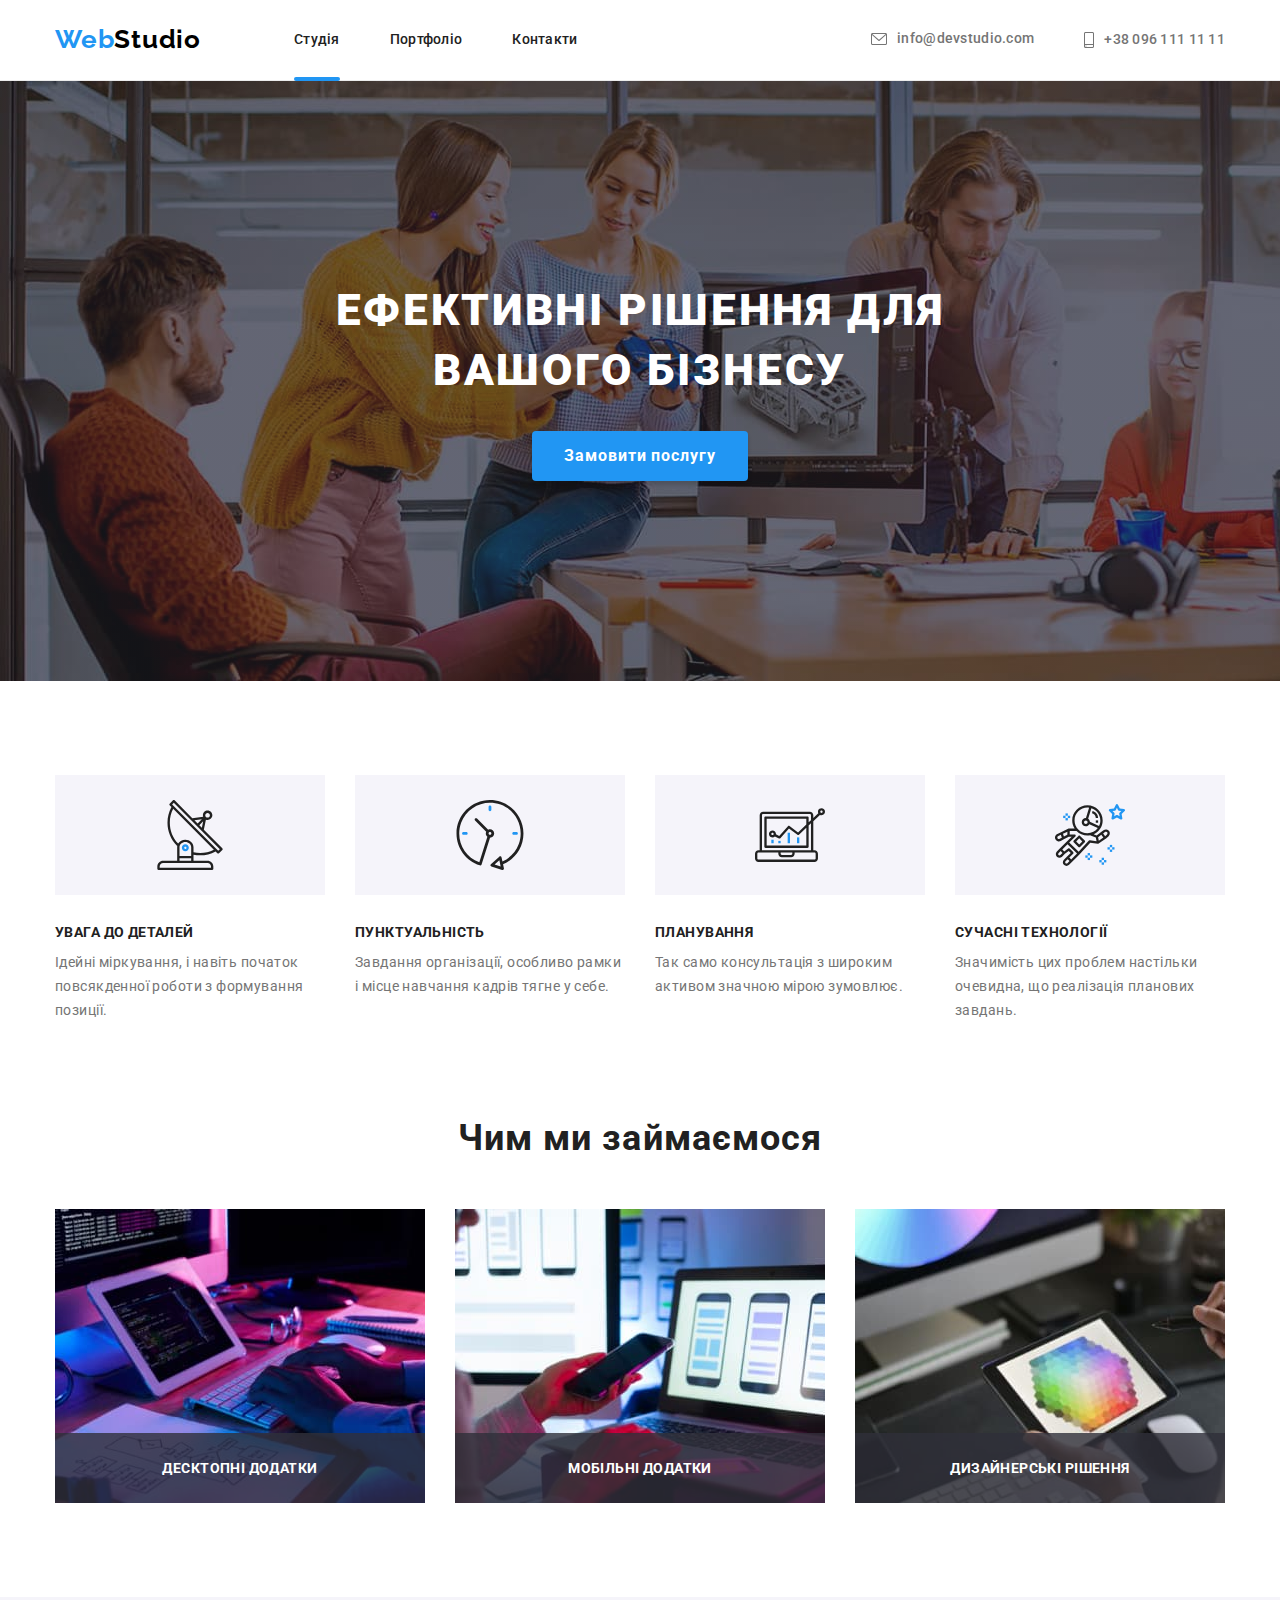
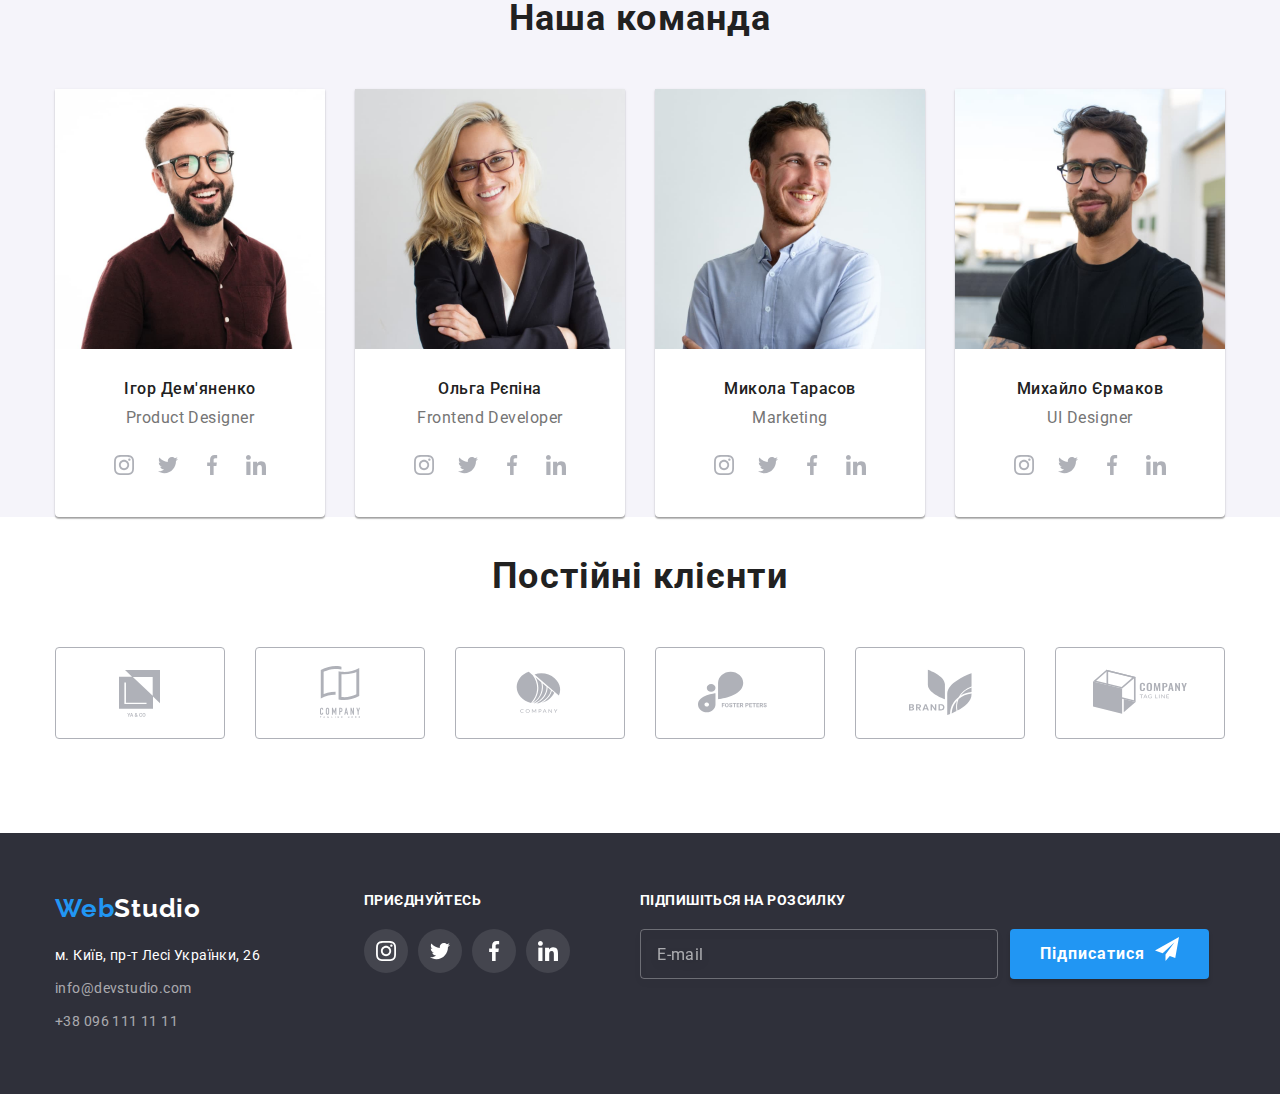
==== index.html @ 6626e51e "finished refactoring our team (bem + sass), added a new separate component _socials.scss" ====
<!DOCTYPE html>
<html lang="uk">
  <head>
    <meta charset="UTF-8" />
    <meta http-equiv="X-UA-Compatible" content="IE=edge" />
    <meta name="viewport" content="width=device-width, initial-scale=1.0" />
    <title>WebStudio Home Page</title>
    <link rel="preconnect" href="https://fonts.googleapis.com" />
    <link rel="preconnect" href="https://fonts.gstatic.com" crossorigin />
    <link
      href="https://fonts.googleapis.com/css2?family=Raleway:wght@700&family=Roboto:wght@400;500;700;900&display=swap"
      rel="stylesheet"
    />
    <link rel="stylesheet" href="./css/main.css" />
  </head>
  <body>
    <!-- Header -->
    <header class="header header--fixed">
      <div class="container">
        <nav class="main-nav">
          <a class="logo header__logo" href="./index.html" lang="en"
            >Web<span class="logo--dark">Studio</span></a
          >
          <ul class="main-nav__list">
            <li class="current-page">
              <a class="main-nav__link" href="./index.html">Студія</a>
            </li>
            <li>
              <a class="main-nav__link" href="./portfolio.html">Портфоліо</a>
            </li>
            <li><a class="main-nav__link" href="#">Контакти</a></li>
          </ul>
          <ul class="contacts-list">
            <li class="contacts-list__item">
              <a class="contacts-list__link" href="mailto:info@devstudio.com">
                <svg class="contacts-list__icon" width="16" height="12">
                  <use href="./images/svg/_sprite.svg#icon-envelope"></use>
                </svg>

                info@devstudio.com</a
              >
            </li>
            <li class="contacts-list">
              <a class="contacts-list__link" href="tel:+380961111111">
                <svg class="contacts-list__icon" width="10" height="16">
                  <use href="./images/svg/_sprite.svg#icon-smartphone"></use>
                </svg>
                +38 096 111 11 11</a
              >
            </li>
          </ul>
        </nav>
      </div>
    </header>
    <main>
      <!-- Hero -->
      <section class="hero section hero__section">
        <div class="container">
          <h1 class="hero__slogan">
            Ефективні рішення для
            <br />
            вашого бізнесу
          </h1>
          <button class="button hero__button" type="button" data-modal-open>
            Замовити послугу
          </button>
        </div>
      </section>
      <!-- Advantages -->
      <section class="section">
        <h2 class="visually-hidden">Наші переваги</h2>
        <div class="container">
          <ul class="advantages__list">
            <li
              class="advantages__item advantages__picture advantages__picture--antenna"
            >
              <h3 class="advantages__name">УВАГА ДО ДЕТАЛЕЙ</h3>
              <p class="advantages__description">
                Ідейні міркування, і навіть початок повсякденної роботи з
                формування позиції.
              </p>
            </li>
            <li
              class="advantages__item advantages__picture advantages__picture--clock"
            >
              <h3 class="advantages__name">ПУНКТУАЛЬНІСТЬ</h3>
              <p class="advantages__description">
                Завдання організації, особливо рамки і місце навчання кадрів
                тягне у себе.
              </p>
            </li>
            <li
              class="advantages__item advantages__picture advantages__picture--diagram"
            >
              <h3 class="advantages__name">ПЛАНУВАННЯ</h3>
              <p class="advantages__description">
                Так само консультація з широким активом значною мірою зумовлює.
              </p>
            </li>
            <li
              class="advantages__item advantages__picture advantages__picture--astronaut"
            >
              <h3 class="advantages__name">СУЧАСНІ ТЕХНОЛОГІЇ</h3>
              <p class="advantages__description">
                Значимість цих проблем настільки очевидна, що реалізація
                планових завдань.
              </p>
            </li>
          </ul>
        </div>
      </section>
      <!-- What we do -->
      <section class="section our-work">
        <div class="container">
          <h2 class="section__header">Чим ми займаємося</h2>
          <ul class="our-work__list">
            <li class="our-work__type">
              <a href="#">
                <div class="thumb">
                  <img
                    src="./images/what-we-do/what-we-do-1.jpg"
                    width="370"
                    height="294"
                    alt="друкуємо на клавіатурі"
                  />
                  <h3 class="our-work__description">Десктопні додатки</h3>
                </div>
              </a>
            </li>
            <li class="our-work__type">
              <a href="#">
                <div class="thumb">
                  <img
                    src="./images/what-we-do/what-we-do-2.jpg"
                    width="370"
                    height="294"
                    alt="тримаємо телефон в руках на фоні робочого лаптопу"
                  />
                  <h3 class="our-work__description">Мобільні додатки</h3>
                </div>
              </a>
            </li>
            <li class="our-work__type">
              <a href="#">
                <div class="thumb">
                  <img
                    src="./images/what-we-do/what-we-do-3.jpg"
                    width="370"
                    height="294"
                    alt="вибираємо колір з палітри кольорів за допомогою планшету"
                  />
                  <h3 class="our-work__description">Дизайнерські рішення</h3>
                </div>
              </a>
            </li>
          </ul>
        </div>
      </section>
      <!-- Our team -->
      <section class="section__our-team">
        <div class="container">
          <h2 class="section__header our-team__header">Наша команда</h2>
          <ul class="our-team">
            <li class="our-team__member">
              <div class="thumb">
                <img
                  class="our-team__portrait"
                  src="./images/our-team/our-team-1.jpg"
                  width="270"
                  height="260"
                  alt="Ігор Дем'яненко портрет"
                />
              </div>
              <h3 class="our-team__name">Ігор Дем'яненко</h3>
              <p class="our-team__rank" lang="en">Product Designer</p>
              <ul class="socials">
                <li class="socials__item">
                  <a class="socials__link socials__link--light" href="">
                    <svg height="20" width="20" class="social__icon">
                      <use href="./images/svg/_sprite.svg#icon-instagram"></use>
                    </svg>
                  </a>
                </li>
                <li class="socials__item">
                  <a class="socials__link socials__link--light" href="">
                    <svg height="20" width="20" class="social__icon">
                      <use href="./images/svg/_sprite.svg#icon-twitter"></use>
                    </svg>
                  </a>
                </li>
                <li class="socials__item">
                  <a class="socials__link socials__link--light" href="">
                    <svg height="20" width="20" class="social__icon">
                      <use href="./images/svg/_sprite.svg#icon-facebook"></use>
                    </svg>
                  </a>
                </li>
                <li class="socials__item">
                  <a class="socials__link socials__link--light" href="">
                    <svg height="20" width="20" class="social__icon">
                      <use href="./images/svg/_sprite.svg#icon-linkedin"></use>
                    </svg>
                  </a>
                </li>
              </ul>
            </li>
            <li class="our-team__member">
              <div class="thumb">
                <img
                  class="our-team__portrait"
                  src="./images/our-team/our-team-2.jpg"
                  width="270"
                  height="260"
                  alt="Ольга Рєпіна портрет"
                />
              </div>
              <h3 class="our-team__name">Ольга Рєпіна</h3>
              <p class="our-team__rank" lang="en">Frontend Developer</p>
              <ul class="socials">
                <li class="socials__item">
                  <a class="socials__link socials__link--light" href="">
                    <svg height="20" width="20" class="social__icon">
                      <use href="./images/svg/_sprite.svg#icon-instagram"></use>
                    </svg>
                  </a>
                </li>
                <li class="socials__item">
                  <a class="socials__link socials__link--light" href="">
                    <svg height="20" width="20" class="social__icon">
                      <use href="./images/svg/_sprite.svg#icon-twitter"></use>
                    </svg>
                  </a>
                </li>
                <li class="socials__item">
                  <a class="socials__link socials__link--light" href="">
                    <svg height="20" width="20" class="social__icon">
                      <use href="./images/svg/_sprite.svg#icon-facebook"></use>
                    </svg>
                  </a>
                </li>
                <li class="socials__item">
                  <a class="socials__link socials__link--light" href="">
                    <svg height="20" width="20" class="social__icon">
                      <use href="./images/svg/_sprite.svg#icon-linkedin"></use>
                    </svg>
                  </a>
                </li>
              </ul>
            </li>
            <li class="our-team__member">
              <div class="thumb">
                <img
                  class="our-team__portrait"
                  src="./images/our-team/our-team-3.jpg"
                  width="270"
                  height="260"
                  alt="Микола Тарасов портрет"
                />
              </div>
              <h3 class="our-team__name">Микола Тарасов</h3>
              <p class="our-team__rank" lang="en">Marketing</p>
              <ul class="socials">
                <li class="socials__item">
                  <a class="socials__link socials__link--light" href="">
                    <svg height="20" width="20" class="social__icon">
                      <use href="./images/svg/_sprite.svg#icon-instagram"></use>
                    </svg>
                  </a>
                </li>
                <li class="socials__item">
                  <a class="socials__link socials__link--light" href="">
                    <svg height="20" width="20" class="social__icon">
                      <use href="./images/svg/_sprite.svg#icon-twitter"></use>
                    </svg>
                  </a>
                </li>
                <li class="socials__item">
                  <a class="socials__link socials__link--light" href="">
                    <svg height="20" width="20" class="social__icon">
                      <use href="./images/svg/_sprite.svg#icon-facebook"></use>
                    </svg>
                  </a>
                </li>
                <li class="socials__item">
                  <a class="socials__link socials__link--light" href="">
                    <svg height="20" width="20" class="social__icon">
                      <use href="./images/svg/_sprite.svg#icon-linkedin"></use>
                    </svg>
                  </a>
                </li>
              </ul>
            </li>
            <li class="our-team__member">
              <div class="thumb">
                <img
                  class="our-team__portrait"
                  src="./images/our-team/our-team-4.jpg"
                  width="270"
                  height="260"
                  alt="Михайло Єрмаков портрет"
                />
              </div>
              <h3 class="our-team__name">Михайло Єрмаков</h3>
              <p class="our-team__rank" lang="en">UI Designer</p>
              <ul class="socials">
                <li class="socials__item">
                  <a class="socials__link socials__link--light" href="">
                    <svg height="20" width="20" class="social__icon">
                      <use href="./images/svg/_sprite.svg#icon-instagram"></use>
                    </svg>
                  </a>
                </li>
                <li class="socials__item">
                  <a class="socials__link socials__link--light" href="">
                    <svg height="20" width="20" class="social__icon">
                      <use href="./images/svg/_sprite.svg#icon-twitter"></use>
                    </svg>
                  </a>
                </li>
                <li class="socials__item">
                  <a class="socials__link socials__link--light" href="">
                    <svg height="20" width="20" class="social__icon">
                      <use href="./images/svg/_sprite.svg#icon-facebook"></use>
                    </svg>
                  </a>
                </li>
                <li class="socials__item">
                  <a class="socials__link socials__link--light" href="">
                    <svg height="20" width="20" class="social__icon">
                      <use href="./images/svg/_sprite.svg#icon-linkedin"></use>
                    </svg>
                  </a>
                </li>
              </ul>
            </li>
          </ul>
        </div>
      </section>
      <!-- Our clients -->
      <section class="section our__clients">
        <div class="container">
          <h2 class="section__header">Постійні клієнти</h2>
          <ul class="clients__list">
            <li class="clients__list__item">
              <a class="clients__list__link" href="">
                <svg class="clients__list__icon" width="106" height="60">
                  <use href="./images/svg/_sprite.svg#icon-clients-01"></use>
                </svg>
              </a>
            </li>
            <li class="clients__list__item">
              <a class="clients__list__link" href="">
                <svg class="clients__list__icon" width="106" height="60">
                  <use href="./images/svg/_sprite.svg#icon-clients-02"></use>
                </svg>
              </a>
            </li>
            <li class="clients__list__item">
              <a class="clients__list__link" href="">
                <svg class="clients__list__icon" width="106" height="60">
                  <use href="./images/svg/_sprite.svg#icon-clients-03"></use>
                </svg>
              </a>
            </li>
            <li class="clients__list__item">
              <a class="clients__list__link" href="">
                <svg class="clients__list__icon" width="106" height="60">
                  <use href="./images/svg/_sprite.svg#icon-clients-04"></use>
                </svg>
              </a>
            </li>
            <li class="clients__list__item">
              <a class="clients__list__link" href="">
                <svg class="clients__list__icon" width="106" height="60">
                  <use href="./images/svg/_sprite.svg#icon-clients-05"></use>
                </svg>
              </a>
            </li>
            <li class="clients__list__item">
              <a class="clients__list__link" href="">
                <svg class="clients__list__icon" width="106" height="60">
                  <use href="./images/svg/_sprite.svg#icon-clients-06"></use>
                </svg>
              </a>
            </li>
          </ul>
        </div>
      </section>
    </main>
    <!-- Footer -->
    <footer class="footer">
      <div class="container">
        <div>
          <a class="logo footer__logo" href="./index.html" lang="en"
            >Web<span class="logo--light">Studio</span></a
          >
          <address class="address">
            <ul class="footer__address__list">
              <li>
                <p class="footer__address">м. Київ, пр-т Лесі Українки, 26</p>
              </li>
              <li>
                <a class="footer__contacts" href="mailto:info@devstudio.com"
                  >info@devstudio.com</a
                >
              </li>
              <li>
                <a class="footer__contacts" href="tel:+380961111111"
                  >+38 096 111 11 11</a
                >
              </li>
            </ul>
          </address>
        </div>
        <div>
          <p class="footer__join__us">приєднуйтесь</p>
          <ul class="socials footer__socials">
            <li class="socials__item">
              <a class="socials__link socials__link--dark" href="">
                <svg height="20" width="20" class="social__icon">
                  <use href="./images/svg/_sprite.svg#icon-instagram"></use>
                </svg>
              </a>
            </li>
            <li class="socials__item">
              <a class="socials__link socials__link--dark" href="">
                <svg height="20" width="20" class="social__icon">
                  <use href="./images/svg/_sprite.svg#icon-twitter"></use>
                </svg>
              </a>
            </li>
            <li class="socials__item">
              <a class="socials__link socials__link--dark" href="">
                <svg height="20" width="20" class="social__icon">
                  <use href="./images/svg/_sprite.svg#icon-facebook"></use>
                </svg>
              </a>
            </li>
            <li class="socials__item">
              <a class="socials__link socials__link--dark" href="">
                <svg height="20" width="20" class="social__icon">
                  <use href="./images/svg/_sprite.svg#icon-linkedin"></use>
                </svg>
              </a>
            </li>
          </ul>
        </div>
        <form class="footer__form">
          <label class="footer__form__label" for="subscribe__email"
            >Підпишіться на розсилку</label
          >
          <div>
            <input
              type="text"
              class="footer__form__input"
              id="subscribe__email"
              placeholder="E-mail"
              name="subscribe-email"
            />
            <button class="button footer__form__button" type="submit">
              Підписатися
              <span class="footer__form__button__icon">
                <svg height="24" width="24">
                  <use href="./images/svg/_sprite.svg#icon-send"></use>
                </svg>
              </span>
            </button>
          </div>
        </form>
      </div>
    </footer>
    <!-- Modal -->
    <div class="backdrop is-hidden" data-modal>
      <div class="modal">
        <button type="button" class="close__button" data-modal-close>
          <svg width="18" height="18">
            <use href="./images/svg/_sprite.svg#icon-closeX"></use>
          </svg>
        </button>
        <p class="modal__form__slogan">
          Залиште свої дані, ми вам передзвонимо
        </p>
        <form class="modal__form">
          <label class="modal__form__label">
            <span class="modal__form__label__tag"> Ім'я </span>
            <input
              class="modal__form__input"
              type="text"
              name="subscribe-user-name"
            />
            <svg class="modal__form__input__icon" width="18" height="18">
              <use href="./images/svg/_sprite.svg#icon-person"></use>
            </svg>
          </label>
          <label class="modal__form__label">
            <span class="modal__form__label__tag"> Телефон </span>
            <input
              class="modal__form__input"
              type="tel"
              name="subscribe-user-phone"
            />
            <svg class="modal__form__input__icon" width="18" height="18">
              <use href="./images/svg/_sprite.svg#icon-phone"></use>
            </svg>
          </label>
          <label class="modal__form__label">
            <span class="modal__form__label__tag"> Пошта </span>
            <input
              class="modal__form__input"
              type="email"
              name="subscribe-user-email"
            />
            <svg class="modal__form__input__icon" width="18" height="18">
              <use href="./images/svg/_sprite.svg#icon-mail"></use>
            </svg>
          </label>
          <label class="modal__form__label" for="modal__comments">
            <span class="modal__form__label__tag"> Коментар </span>
            <textarea
              class="modal__form__textarea"
              name=""
              id="modal__comments"
              placeholder="Введіть текст"
            ></textarea>
          </label>
          <label class="modal__form__policy" for="policy">
            <input
              type="checkbox"
              name="agree-policy"
              id="policy"
              class="modal__form__policy__original__checkbox visually-hidden"
            />
            <span class="modal__form__policy__custom__checkbox">
              <svg width="13" height="10">
                <use href="./images/svg/_sprite.svg#icon-check"></use>
              </svg>
            </span>
            <p class="modal__form__policy__text">
              Погоджуюся з розсилкою та приймаю
              <a class="modal__form__policy__link" href="">Умови договору</a>
            </p>
          </label>
          <button class="button modal__form__submit__button" type="submit">
            Відправити
          </button>
        </form>
      </div>
    </div>
    <script src="./scripts/header-size.js"></script>
    <script src="./scripts/modal.js"></script>
  </body>
</html>
---- css/main.css ----
*,
::before,
::after {
  box-sizing: border-box;
}

html {
  line-height: 1.15; /* 1 */
  -webkit-text-size-adjust: 100%; /* 2 */
  -moz-tab-size: 4; /* 3 */
  -o-tab-size: 4;
     tab-size: 4; /* 3 */
}

body {
  margin: 0; /* 1 */
  font-family: system-ui, -apple-system, "Segoe UI", Roboto, Helvetica, Arial, sans-serif, "Apple Color Emoji", "Segoe UI Emoji"; /* 2 */
}

hr {
  height: 0; /* 1 */
  color: inherit; /* 2 */
}

abbr[title] {
  -webkit-text-decoration: underline dotted;
          text-decoration: underline dotted;
}

b,
strong {
  font-weight: bolder;
}

code,
kbd,
samp,
pre {
  font-family: ui-monospace, SFMono-Regular, Consolas, "Liberation Mono", Menlo, monospace; /* 1 */
  font-size: 1em; /* 2 */
}

small {
  font-size: 80%;
}

sub,
sup {
  font-size: 75%;
  line-height: 0;
  position: relative;
  vertical-align: baseline;
}

sub {
  bottom: -0.25em;
}

sup {
  top: -0.5em;
}

table {
  text-indent: 0; /* 1 */
  border-color: inherit; /* 2 */
}

button,
input,
optgroup,
select,
textarea {
  font-family: inherit; /* 1 */
  font-size: 100%; /* 1 */
  line-height: 1.15; /* 1 */
  margin: 0; /* 2 */
}

button,
select {
  text-transform: none;
}

button,
[type=button],
[type=reset],
[type=submit] {
  -webkit-appearance: button;
  -moz-appearance: button;
       appearance: button;
}

::-moz-focus-inner {
  border-style: none;
  padding: 0;
}

:-moz-focusring {
  outline: 1px dotted ButtonText;
}

:-moz-ui-invalid {
  box-shadow: none;
}

legend {
  padding: 0;
}

progress {
  vertical-align: baseline;
}

::-webkit-inner-spin-button,
::-webkit-outer-spin-button {
  height: auto;
}

[type=search] {
  -moz-appearance: textfield;
       appearance: textfield;
  -webkit-appearance: textfield; /* 1 */
  outline-offset: -2px; /* 2 */
}

::-webkit-search-decoration {
  -webkit-appearance: none;
  appearance: none;
}

::-webkit-file-upload-button {
  -webkit-appearance: button; /* 1 */
  appearance: button;
  font: inherit; /* 2 */
}

summary {
  display: list-item;
}

html {
  box-sizing: border-box;
}

*,
*::before,
*::after {
  box-sizing: inherit;
}

img {
  display: block;
  max-width: 100%;
  height: auto;
}

h1,
h2,
h3,
h4,
h5,
h6,
p {
  margin: 0;
}

body {
  font-family: "Roboto", sans-serif;
  color: var(--main-text-black-color);
}

a {
  text-decoration: none;
}

ul {
  list-style: none;
  padding: 0;
  margin: 0;
}

button {
  cursor: pointer;
  font-family: inherit;
  border: none;
}

:root {
  --accent-color: #2196f3;
  --main-text-black-color: #212121;
  --main-white-color: #ffffff;
  --main-grey-color: #757575;
  --dark-background-color: #2f303a;
  --button-filter-background-color: #f5f4fa;
  --footer-text-semi-transparent-color: rgba(255, 255, 255, 0.6);
  --grey-icons-color: #afb1b8;
  --bezier: cubic-bezier(0.4, 0, 0.2, 1);
}

.visually-hidden {
  position: absolute;
  width: 1px;
  height: 1px;
  margin: -1px;
  padding: 0;
  overflow: hidden;
  border: 0;
  clip: rect(0 0 0 0);
}

.container {
  width: 1200px;
  margin: 0 auto;
  padding-left: 15px;
  padding-right: 15px;
}

.section {
  padding-top: 94px;
  padding-bottom: 94px;
}

.current-page::after {
  content: "";
  display: block;
  width: 100%;
  height: 4px;
  background-color: var(--accent-color);
  border-radius: 2px;
  z-index: 15;
  position: absolute;
  bottom: -1px;
}

.section__header {
  font-size: 36px;
  line-height: 1.17;
  text-align: center;
  letter-spacing: 0.03em;
}

.thumb {
  position: relative;
  overflow: hidden;
}

.logo {
  font-family: "raleway", sans-serif;
  text-decoration: none;
  font-weight: 700;
  font-size: 26px;
  line-height: 1.2;
  letter-spacing: 0.03em;
  color: var(--accent-color);
  line-height: 31px;
}
.logo--light {
  color: var(--main-white-color);
}
.logo--dark {
  color: #000000;
}

.button {
  display: flex;
  font-weight: 700;
  letter-spacing: 0.06em;
  line-height: 1.88;
  padding-top: 10px;
  padding-bottom: 10px;
  border-radius: 4px;
  color: var(--main-white-color);
  background-color: var(--accent-color);
  box-shadow: 0px 4px 4px rgba(0, 0, 0, 0.15);
}

.socials {
  display: flex;
  margin-top: 16px;
  justify-content: center;
}

.social__icon {
  fill: currentColor;
}

.socials__link {
  display: flex;
  justify-content: center;
  align-items: center;
  width: 44px;
  height: 44px;
  border-radius: 50%;
  transition: color 250ms var(--bezier), background-color 250ms var(--bezier), outline 250ms var(--bezier);
}

.socials__link--light {
  background-color: none;
  color: var(--grey-icons-color);
}
.socials__link--light:hover, .socials__link--light:focus {
  background-color: var(--accent-color);
  color: var(--main-white-color);
  outline: none;
}

.socials__link--dark {
  color: var(--main-white-color);
  background-color: rgba(255, 255, 255, 0.1);
}
.socials__link--dark:hover, .socials__link--dark:focus {
  background-color: var(--accent-color);
  color: var(--main-white-color);
  outline: none;
}

.header {
  border-bottom: 1px solid #ececec;
  background-color: white;
}
.header--fixed {
  max-width: 1600px;
  margin-left: auto;
  margin-right: auto;
  position: fixed;
  top: 0;
  left: 0;
  right: 0;
  z-index: 10;
}

.header__logo {
  margin-right: 93px;
}

.main-nav {
  display: flex;
  align-items: center;
}

.main-nav__list {
  display: flex;
  gap: 50px;
  margin-right: auto;
}
.main-nav__list li {
  position: relative;
}

.main-nav__link {
  padding-top: 32px;
  padding-bottom: 32px;
  display: block;
  font-weight: 500;
  font-size: 14px;
  line-height: 1.14;
  letter-spacing: 0.02em;
  color: var(--main-text-black-color);
  transition: color 250ms var(--bezier);
}
.main-nav__link:hover, .main-nav__link:focus {
  color: var(--accent-color);
}

.contacts-list {
  display: flex;
  gap: 50px;
  align-items: center;
}

.contacts-list__link {
  display: inline-flex;
  align-items: center;
  font-weight: 500;
  font-size: 14px;
  line-height: 1.14;
  letter-spacing: 0.02em;
  color: var(--main-grey-color);
  transition: color 250ms var(--bezier);
}
.contacts-list__link:hover, .contacts-list__link:focus {
  color: var(--accent-color);
}

.contacts-list__icon {
  margin-right: 10px;
  fill: currentColor;
}

.hero {
  padding-top: 200px;
  padding-bottom: 200px;
  background-color: var(--dark-background-color);
  color: var(--accent-color);
  background-image: linear-gradient(rgba(47, 48, 58, 0.4), rgba(47, 48, 58, 0.4)), url(../images/hero.jpg);
  background-repeat: no-repeat;
  background-size: cover;
}

.hero__section {
  min-height: 600px;
  max-width: 1600px;
  margin-left: auto;
  margin-right: auto;
}

.hero__slogan {
  font-family: "Roboto", sans-serif;
  font-weight: 900;
  font-size: 44px;
  line-height: 1.36;
  text-align: center;
  letter-spacing: 0.06em;
  text-transform: uppercase;
  color: var(--main-white-color);
  margin-bottom: 30px;
}

.hero__button {
  padding: 10px 32px;
  margin-left: auto;
  margin-right: auto;
}

.advantages__list {
  display: flex;
  gap: 30px;
}

.advantages__item {
  width: calc((100% - 90px) / 3);
}

.advantages__name {
  margin-bottom: 10px;
  display: block;
  font-size: 14px;
  line-height: 1.14;
  letter-spacing: 0.03em;
  text-transform: uppercase;
}

.advantages__description {
  font-size: 14px;
  line-height: 1.71;
  letter-spacing: 0.03em;
  color: var(--main-grey-color);
}

.advantages__picture::before {
  content: "";
  display: block;
  height: 120px;
  background-color: #f5f4fa;
  margin-bottom: 30px;
  background-repeat: no-repeat;
  background-position: center;
  background-size: 26%;
}

.advantages__picture--antenna::before {
  background-image: url(../images/svg/features-antenna.svg);
}

.advantages__picture--clock::before {
  background-image: url(../images/svg/features-clock.svg);
}

.advantages__picture--diagram::before {
  background-image: url(../images/svg/features-diagram.svg);
}

.advantages__picture--astronaut::before {
  background-image: url(../images/svg/features-astronaut.svg);
}

.our-work {
  padding-top: 0;
}

.our-work__list {
  margin-top: 50px;
  display: flex;
  gap: 30px;
}

.our-work__description {
  position: absolute;
  bottom: 0;
  display: flex;
  align-items: center;
  justify-content: center;
  height: 70px;
  width: 100%;
  font-size: 14px;
  text-align: center;
  letter-spacing: 0.03em;
  text-transform: uppercase;
  color: var(--main-white-color);
  background-color: rgba(47, 48, 58, 0.8);
}

.section__our-team {
  background: var(--button-filter-background-color);
}

.our-team__header {
  margin-bottom: 50px;
}

.our-team {
  display: flex;
  gap: 30px;
}

.our-team__member {
  padding-bottom: 30px;
  background: #ffffff;
  box-shadow: 0px 1px 3px rgba(0, 0, 0, 0.12), 0px 1px 1px rgba(0, 0, 0, 0.14), 0px 2px 1px rgba(0, 0, 0, 0.2);
  border-radius: 0px 0px 4px 4px;
  text-align: center;
}

.our-team__portrait {
  margin-bottom: 30px;
}

.our-team__name {
  font-weight: 500;
  font-size: 16px;
  line-height: 1.19;
  letter-spacing: 0.03em;
  margin-bottom: 10px;
}

.our-team__rank {
  font-size: 16px;
  line-height: 1.19;
  letter-spacing: 0.03em;
  color: var(--main-grey-color);
}

.our__clients.section {
  padding-top: 38px;
}

.clients__list {
  margin-top: 50px;
  display: flex;
  gap: 30px;
}

.clients__list__link {
  display: flex;
  color: var(--grey-icons-color);
  border: 1px solid currentColor;
  border-radius: 4px;
  width: 170px;
  height: 92px;
  justify-content: center;
  align-items: center;
  transition: color 250ms var(--bezier);
}

.clients__list__link:hover,
.clients__list__link:focus {
  color: var(--accent-color);
}

.clients__list__icon {
  fill: currentColor;
}

.backdrop {
  position: fixed;
  top: 0;
  width: 100%;
  height: 100%;
  display: flex;
  z-index: 20;
  background-color: rgba(0, 0, 0, 0.2);
  justify-content: center;
  align-items: center;
  opacity: 1;
  transition: opacity 250ms var(--bezier);
}

.modal {
  width: 528px;
  height: 581px;
  background-color: var(--main-white-color);
  box-shadow: 0px 1px 3px rgba(0, 0, 0, 0.12), 0px 1px 1px rgba(0, 0, 0, 0.14), 0px 2px 1px rgba(0, 0, 0, 0.2);
  border-radius: 4px;
  position: relative;
  transform: scale(1);
  transition: transform 250ms var(--bezier) 100ms;
  padding: 40px;
}

.close__button {
  position: absolute;
  right: 8px;
  top: 8px;
  display: inline-flex;
  justify-content: center;
  align-items: center;
  padding: 6px;
  border: 1px solid rgba(0, 0, 0, 0.1);
  background-color: var(--main-white-color);
  border-radius: 50%;
}

.is-hidden {
  opacity: 0;
  pointer-events: none;
}

.is-hidden .modal {
  transform: scale(0.8);
  transition: transform 250ms var(--bezier);
}

.modal__form__slogan {
  font-weight: 700;
  font-size: 20px;
  line-height: 1.15;
  text-align: center;
  letter-spacing: 0.03em;
  margin-bottom: 12px;
}

.modal__form__label {
  display: block;
  margin-bottom: 10px;
  position: relative;
}

.modal__form__label__tag {
  display: block;
  font-size: 12px;
  line-height: 1.17;
  letter-spacing: 0.01em;
  color: var(--main-grey-color);
}

.modal__form__input {
  height: 40px;
  width: 100%;
  display: flex;
  align-items: center;
  border: 1px solid rgba(33, 33, 33, 0.2);
  border-radius: 4px;
  padding-left: 42px;
  margin-top: 4px;
  transition: outline 250ms var(--bezier), border-color 250ms var(--bezier);
}

.modal__form__input:focus-visible {
  border-color: var(--accent-color);
  outline: none;
}

.modal__form__input__icon {
  fill: currentColor;
  position: absolute;
  left: 12px;
  top: 50%;
  transition: fill 250ms var(--bezier);
}

.modal__form__input:focus-visible + .modal__form__input__icon {
  fill: var(--accent-color);
}

.modal__form__textarea {
  margin-top: 4px;
  padding: 12px 16px;
  border: 1px solid rgba(33, 33, 33, 0.2);
  border-radius: 4px;
  resize: none;
  width: 100%;
  height: 120px;
  transition: outline 250ms var(--bezier), border-color 250ms var(--bezier);
}

.modal__form__textarea:focus-visible {
  outline: none;
  border-color: var(--accent-color);
}

.modal__form__textarea::-moz-placeholder {
  font-size: 12px;
  line-height: 1.33;
  letter-spacing: 0.01em;
  color: rgba(117, 117, 117, 0.5);
}

.modal__form__textarea:-ms-input-placeholder {
  font-size: 12px;
  line-height: 1.33;
  letter-spacing: 0.01em;
  color: rgba(117, 117, 117, 0.5);
}

.modal__form__textarea::placeholder {
  font-size: 12px;
  line-height: 1.33;
  letter-spacing: 0.01em;
  color: rgba(117, 117, 117, 0.5);
}

.modal__form__policy {
  display: flex;
  justify-content: space-evenly;
  align-items: center;
  margin-top: 20px;
  margin-bottom: 30px;
}

.modal__form__policy__text {
  display: inline-block;
  font-size: 14px;
  line-height: 1.71;
  color: #757575;
  letter-spacing: 0.03em;
}

.modal__form__policy__link {
  -webkit-text-decoration-line: underline;
          text-decoration-line: underline;
  color: var(--accent-color);
}

.modal__form__policy__custom__checkbox {
  display: inline-flex;
  justify-content: center;
  align-items: center;
  width: 16px;
  height: 15px;
  border: 2px solid var(--main-text-black-color);
  border-radius: 2px;
  transition: fill 250ms var(--bezier), background-color 250ms var(--bezier), border-color 250ms var(--bezier);
}

.modal__form__policy__original__checkbox:checked + .modal__form__policy__custom__checkbox {
  border-color: var(--accent-color);
  background-color: var(--accent-color);
}

.modal__form__policy__original__checkbox:focus + .modal__form__policy__custom__checkbox {
  border-color: var(--accent-color);
}

.modal__form__submit__button {
  margin-left: auto;
  margin-right: auto;
  padding: 10px 52px;
}

.footer {
  background-color: var(--dark-background-color);
  padding-top: 60px;
  padding-bottom: 60px;
}

.footer__socials {
  gap: 10px;
}

.footer__logo {
  margin-right: 93px;
}

.footer > .container {
  display: flex;
  gap: 70px;
}

.footer__form__button {
  align-items: center;
  justify-content: flex-end;
  gap: 10px;
  padding: 8px 30px;
}

.footer__address__list {
  margin-top: 20px;
  display: flex;
  flex-direction: column;
  row-gap: 9px;
}

.footer__address {
  font-style: normal;
  font-size: 14px;
  line-height: 1.71;
  letter-spacing: 0.03em;
  color: var(--main-white-color);
  transition: color 250ms var(--bezier);
}

.footer__contacts {
  font-style: normal;
  font-size: 14px;
  line-height: 1.71;
  letter-spacing: 0.03em;
  color: var(--footer-text-semi-transparent-color);
  transition: color 250ms var(--bezier);
}

.footer__address:hover,
.footer__contacts:hover,
.footer__contacts:focus {
  color: var(--accent-color);
}

.footer__join__us {
  font-weight: 700;
  font-size: 14px;
  line-height: 1.14;
  letter-spacing: 0.03em;
  text-transform: uppercase;
  color: #ffffff;
  margin-bottom: 20px;
}

.footer__form > div {
  display: flex;
  gap: 12px;
}

.footer__form__label {
  display: block;
  font-weight: 700;
  font-size: 14px;
  line-height: 1.14;
  letter-spacing: 0.03em;
  text-transform: uppercase;
  color: var(--main-white-color);
  margin-bottom: 20px;
}

.footer__form__input {
  width: 358px;
  height: 50px;
  padding-left: 16px;
  padding-top: 15px;
  padding-bottom: 15px;
  border-radius: 4px;
  line-height: 1.25;
  color: var(--main-white-color);
  border: 1px solid rgba(255, 255, 255, 0.3);
  filter: drop-shadow(0px 4px 4px rgba(0, 0, 0, 0.15));
  background-color: transparent;
  transition: outline 250ms var(--bezier), border-color 250ms var(--bezier);
}

.footer__form__input::-moz-placeholder {
  font-size: 16px;
  line-height: 1.25;
  letter-spacing: 0.03em;
  color: rgba(255, 255, 255, 0.6);
}

.footer__form__input:-ms-input-placeholder {
  font-size: 16px;
  line-height: 1.25;
  letter-spacing: 0.03em;
  color: rgba(255, 255, 255, 0.6);
}

.footer__form__input::placeholder {
  font-size: 16px;
  line-height: 1.25;
  letter-spacing: 0.03em;
  color: rgba(255, 255, 255, 0.6);
}

.footer__form__input:focus-visible {
  outline: none;
  border-color: var(--accent-color);
}

.footer__form__button__icon {
  fill: currentColor;
}

.portfolio__filters__list {
  display: flex;
  justify-content: center;
  gap: 8px;
  margin-bottom: 50px;
}

.portolio__filters__button {
  background-color: #f5f4fa;
  font-weight: 500;
  font-size: 16px;
  line-height: 1.62;
  letter-spacing: 0.03em;
  border-radius: 4px;
  padding: 6px 22px;
  transition: background-color 250 var(--bezier), color 250ms var(--bezier), filter 250ms var(--bezier);
}

.portolio__filters__button:focus,
.portolio__filters__button:hover {
  background-color: var(--accent-color);
  color: var(--main-white-color);
  filter: drop-shadow(0px 4px 4px rgba(0, 0, 0, 0.25));
}

.portfolio__list {
  display: flex;
  flex-wrap: wrap;
  gap: 30px;
}

.portfolio__list__item {
  background: var(--main-white-color);
  width: calc((100% - 60px) / 3);
}

.portfolio__list__item:hover .portfolio__popup__window {
  transform: translateY(0%);
}

.portfolio__list__item__description {
  padding: 20px 24px;
  border-left: 1px solid #eeeeee;
  border-right: 1px solid #eeeeee;
  border-bottom: 1px solid #eeeeee;
}

.portfolio__list__item__project__name {
  font-size: 18px;
  line-height: 2;
  letter-spacing: 0.05em;
  color: var(--main-text-black-color);
  margin-bottom: 4px;
}

.portfolio__list__item__project__type {
  font-size: 16px;
  line-height: 1.88;
  letter-spacing: 0.03em;
  color: var(--main-grey-color);
}

.portolio__link {
  display: block;
  transition: background-color 250ms var(--bezier), box-shadow 250ms var(--bezier);
}

.portolio__link:hover,
.portolio__link:focus {
  background-color: var(--main-white-color);
  box-shadow: 0px 1px 1px rgba(0, 0, 0, 0.12), 0px 4px 4px rgba(0, 0, 0, 0.06), 1px 4px 6px rgba(0, 0, 0, 0.16);
}

.portfolio__popup__window {
  display: block;
  height: 100%;
  width: 100%;
  padding: 63px 24px;
  overflow: auto;
  background-color: rgba(33, 150, 243, 0.9);
  position: absolute;
  top: 0;
  transform: translateY(100%);
  transition: transform 250ms var(--bezier);
}

.portfolio__popup__description {
  font-size: 18px;
  line-height: 1.56;
  letter-spacing: 0.03em;
  color: var(--main-white-color);
}/*# sourceMappingURL=main.css.map */
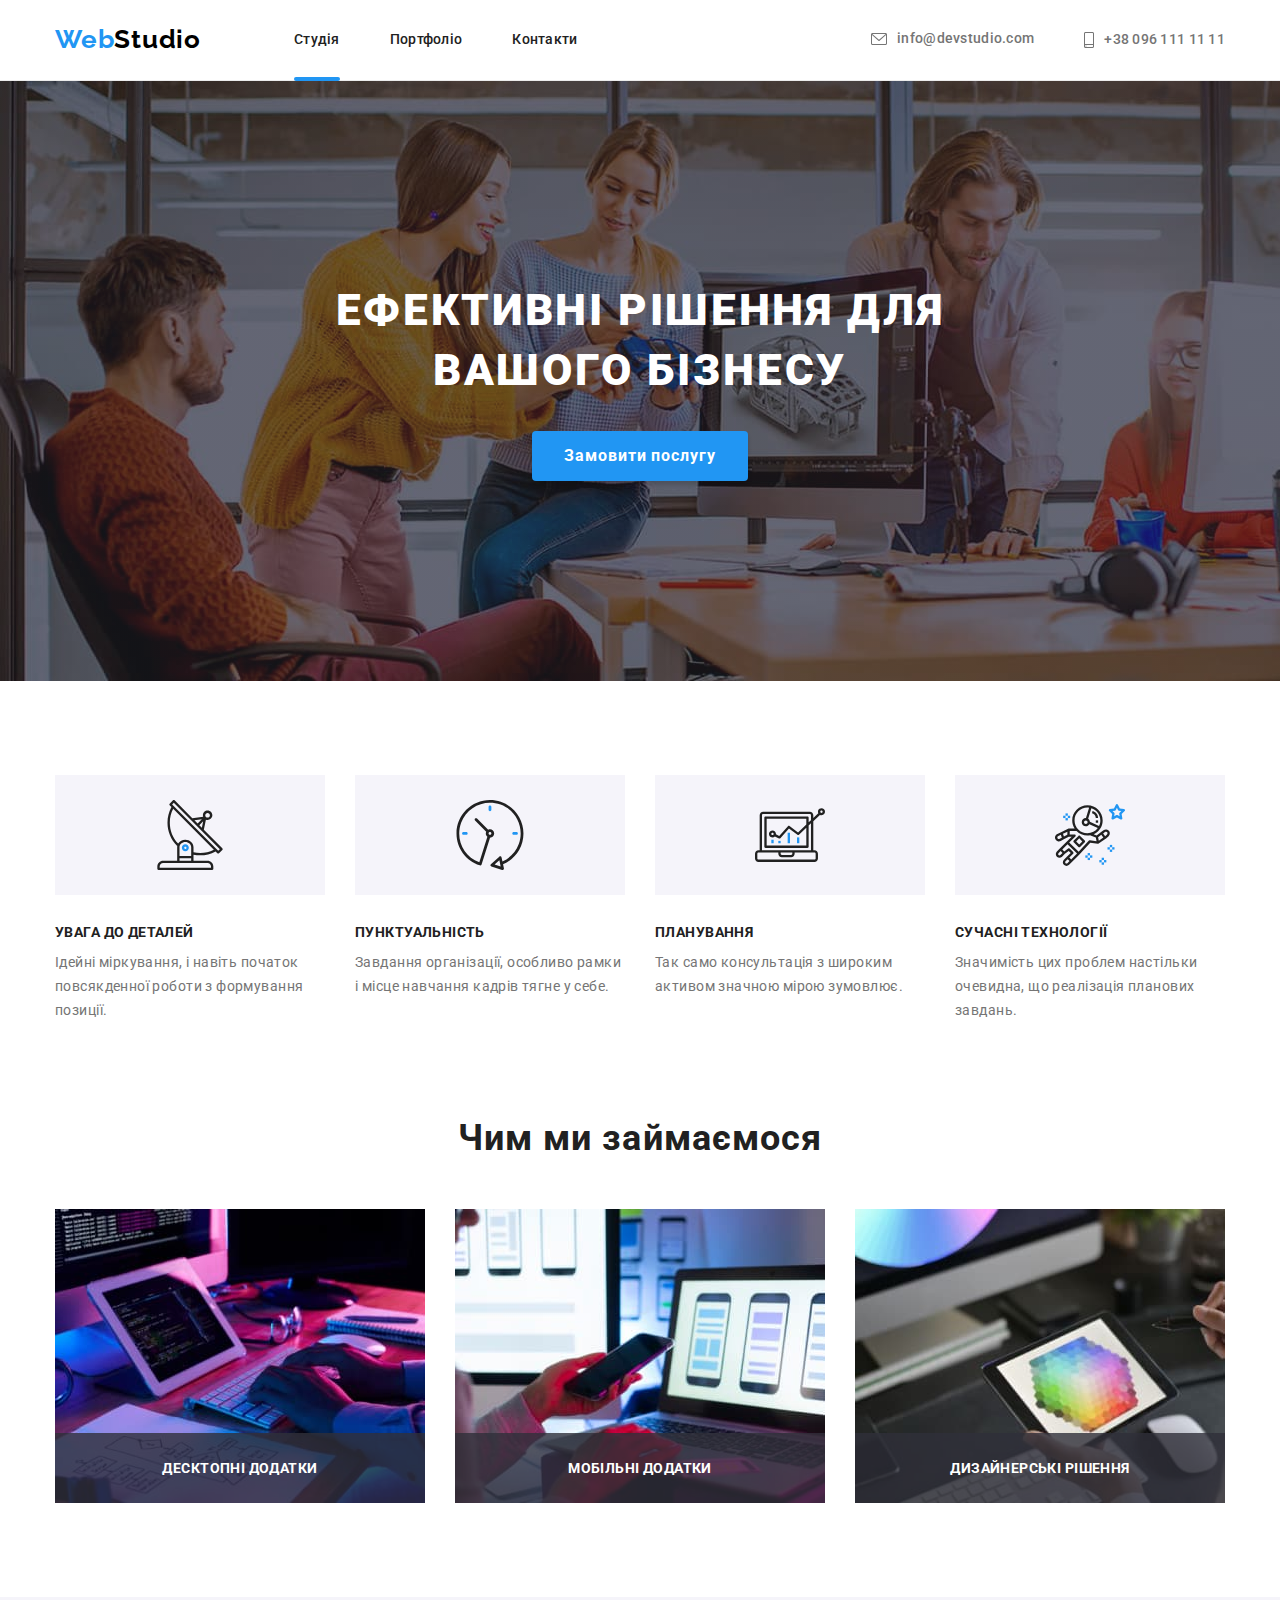
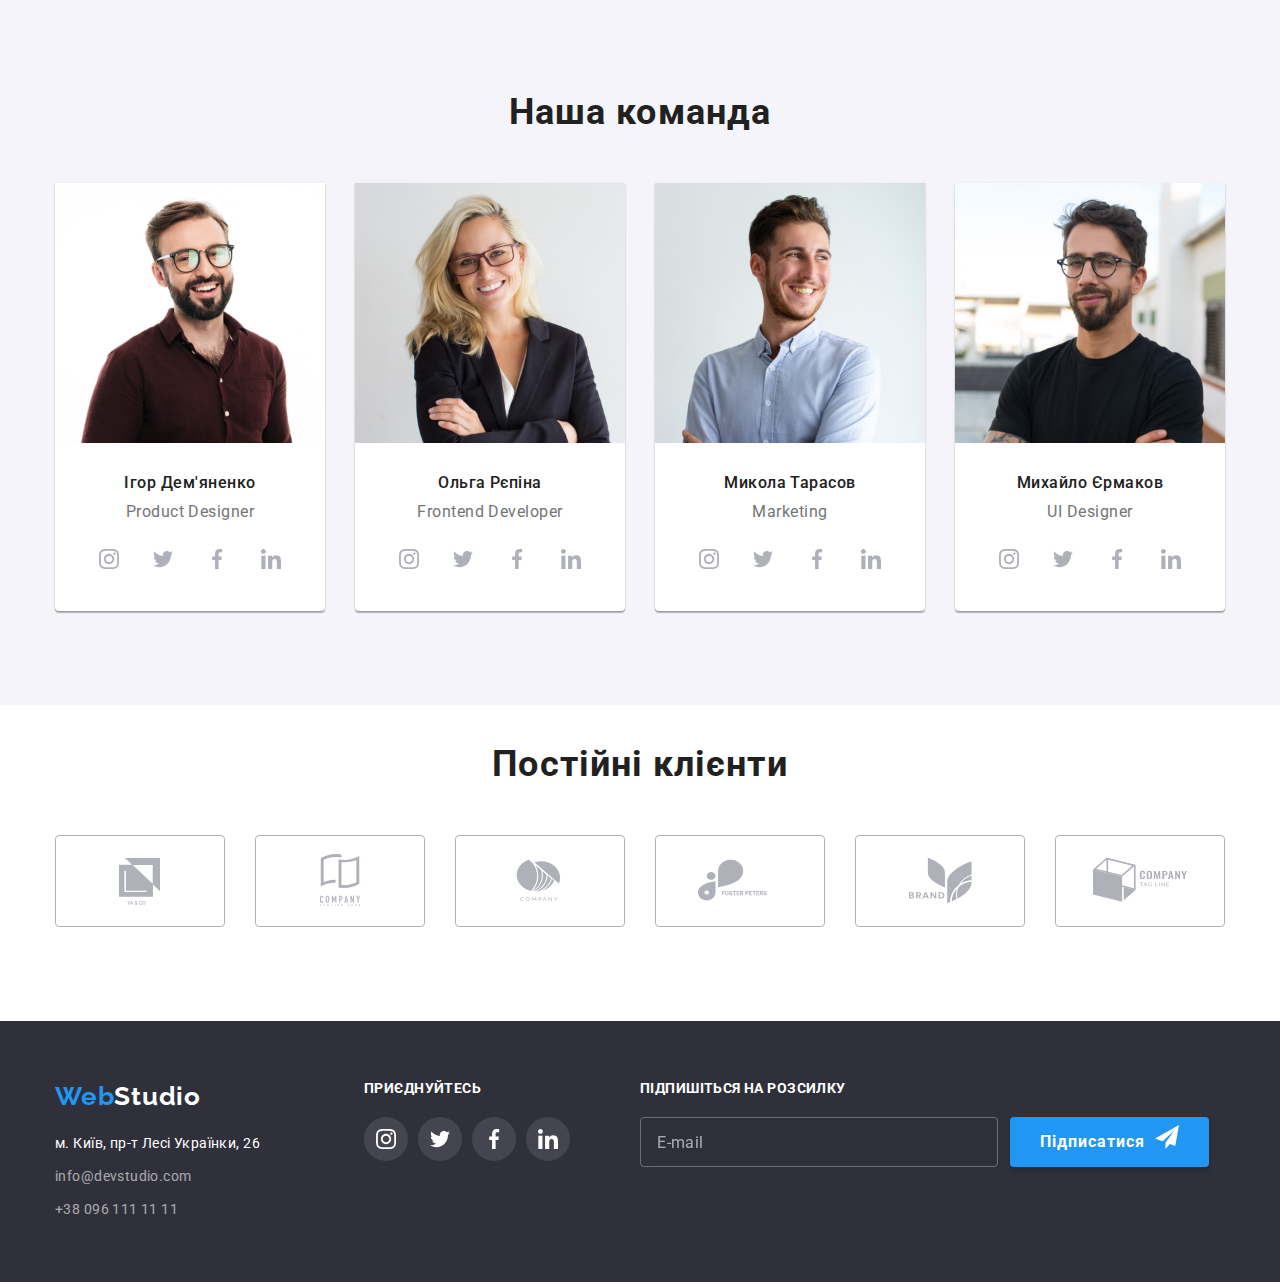
==== commit 58cc3779: "added mixins" ====
--- a/index.html
+++ b/index.html
@@ -11,7 +11,7 @@
       href="https://fonts.googleapis.com/css2?family=Raleway:wght@700&family=Roboto:wght@400;500;700;900&display=swap"
       rel="stylesheet"
     />
-    <link rel="stylesheet" href="./css/main.css" />
+    <link rel="stylesheet" href="./css/main.min.css" />
   </head>
   <body>
     <!-- Header -->
@@ -157,7 +157,7 @@
         </div>
       </section>
       <!-- Our team -->
-      <section class="section__our-team">
+      <section class="section section__our-team">
         <div class="container">
           <h2 class="section__header our-team__header">Наша команда</h2>
           <ul class="our-team">
@@ -337,48 +337,48 @@
         </div>
       </section>
       <!-- Our clients -->
-      <section class="section our__clients">
+      <section class="section section__clients">
         <div class="container">
           <h2 class="section__header">Постійні клієнти</h2>
-          <ul class="clients__list">
-            <li class="clients__list__item">
-              <a class="clients__list__link" href="">
-                <svg class="clients__list__icon" width="106" height="60">
+          <ul class="clients-list">
+            <li class="clients-list__item">
+              <a class="clients-list__link" href="">
+                <svg class="clients-list__icon" width="106" height="60">
                   <use href="./images/svg/_sprite.svg#icon-clients-01"></use>
                 </svg>
               </a>
             </li>
-            <li class="clients__list__item">
-              <a class="clients__list__link" href="">
-                <svg class="clients__list__icon" width="106" height="60">
+            <li class="clients-list__item">
+              <a class="clients-list__link" href="">
+                <svg class="clients-list__icon" width="106" height="60">
                   <use href="./images/svg/_sprite.svg#icon-clients-02"></use>
                 </svg>
               </a>
             </li>
-            <li class="clients__list__item">
-              <a class="clients__list__link" href="">
-                <svg class="clients__list__icon" width="106" height="60">
+            <li class="clients-list__item">
+              <a class="clients-list__link" href="">
+                <svg class="clients-list__icon" width="106" height="60">
                   <use href="./images/svg/_sprite.svg#icon-clients-03"></use>
                 </svg>
               </a>
             </li>
-            <li class="clients__list__item">
-              <a class="clients__list__link" href="">
-                <svg class="clients__list__icon" width="106" height="60">
+            <li class="clients-list__item">
+              <a class="clients-list__link" href="">
+                <svg class="clients-list__icon" width="106" height="60">
                   <use href="./images/svg/_sprite.svg#icon-clients-04"></use>
                 </svg>
               </a>
             </li>
-            <li class="clients__list__item">
-              <a class="clients__list__link" href="">
-                <svg class="clients__list__icon" width="106" height="60">
+            <li class="clients-list__item">
+              <a class="clients-list__link" href="">
+                <svg class="clients-list__icon" width="106" height="60">
                   <use href="./images/svg/_sprite.svg#icon-clients-05"></use>
                 </svg>
               </a>
             </li>
-            <li class="clients__list__item">
-              <a class="clients__list__link" href="">
-                <svg class="clients__list__icon" width="106" height="60">
+            <li class="clients-list__item">
+              <a class="clients-list__link" href="">
+                <svg class="clients-list__icon" width="106" height="60">
                   <use href="./images/svg/_sprite.svg#icon-clients-06"></use>
                 </svg>
               </a>
@@ -389,13 +389,13 @@
     </main>
     <!-- Footer -->
     <footer class="footer">
-      <div class="container">
+      <div class="container footer__container">
         <div>
           <a class="logo footer__logo" href="./index.html" lang="en"
             >Web<span class="logo--light">Studio</span></a
           >
           <address class="address">
-            <ul class="footer__address__list">
+            <ul class="address__list">
               <li>
                 <p class="footer__address">м. Київ, пр-т Лесі Українки, 26</p>
               </li>
@@ -413,7 +413,7 @@
           </address>
         </div>
         <div>
-          <p class="footer__join__us">приєднуйтесь</p>
+          <p class="footer__slogan">приєднуйтесь</p>
           <ul class="socials footer__socials">
             <li class="socials__item">
               <a class="socials__link socials__link--dark" href="">
@@ -445,21 +445,21 @@
             </li>
           </ul>
         </div>
-        <form class="footer__form">
-          <label class="footer__form__label" for="subscribe__email"
+        <form class="subscribe-form">
+          <label class="subscribe-form__label" for="subscribe__email"
             >Підпишіться на розсилку</label
           >
-          <div>
+          <div class="subscribe-form__box">
             <input
               type="text"
-              class="footer__form__input"
+              class="subscribe-form__input"
               id="subscribe__email"
               placeholder="E-mail"
               name="subscribe-email"
             />
-            <button class="button footer__form__button" type="submit">
+            <button class="button subscribe-form__button" type="submit">
               Підписатися
-              <span class="footer__form__button__icon">
+              <span class="subscribe-form__icon">
                 <svg height="24" width="24">
                   <use href="./images/svg/_sprite.svg#icon-send"></use>
                 </svg>
--- a/css/main.min.css
+++ b/css/main.min.css
@@ -0,0 +1 @@
+*,::before,::after{box-sizing:border-box}html{line-height:1.15;-webkit-text-size-adjust:100%;-moz-tab-size:4;-o-tab-size:4;tab-size:4}body{margin:0;font-family:system-ui,-apple-system,"Segoe UI",Roboto,Helvetica,Arial,sans-serif,"Apple Color Emoji","Segoe UI Emoji"}hr{height:0;color:inherit}abbr[title]{-webkit-text-decoration:underline dotted;text-decoration:underline dotted}b,strong{font-weight:bolder}code,kbd,samp,pre{font-family:ui-monospace,SFMono-Regular,Consolas,"Liberation Mono",Menlo,monospace;font-size:1em}small{font-size:80%}sub,sup{font-size:75%;line-height:0;position:relative;vertical-align:baseline}sub{bottom:-0.25em}sup{top:-0.5em}table{text-indent:0;border-color:inherit}button,input,optgroup,select,textarea{font-family:inherit;font-size:100%;line-height:1.15;margin:0}button,select{text-transform:none}button,[type=button],[type=reset],[type=submit]{-webkit-appearance:button;-moz-appearance:button;appearance:button}::-moz-focus-inner{border-style:none;padding:0}:-moz-focusring{outline:1px dotted ButtonText}:-moz-ui-invalid{box-shadow:none}legend{padding:0}progress{vertical-align:baseline}::-webkit-inner-spin-button,::-webkit-outer-spin-button{height:auto}[type=search]{-moz-appearance:textfield;appearance:textfield;-webkit-appearance:textfield;outline-offset:-2px}::-webkit-search-decoration{-webkit-appearance:none;appearance:none}::-webkit-file-upload-button{-webkit-appearance:button;appearance:button;font:inherit}summary{display:list-item}html{box-sizing:border-box}*,*::before,*::after{box-sizing:inherit}img{display:block;max-width:100%;height:auto}h1,h2,h3,h4,h5,h6,p{margin:0}body{font-family:"Roboto",sans-serif;color:var(--main-text-black-color)}a{text-decoration:none}ul{list-style:none;padding:0;margin:0}button{cursor:pointer;font-family:inherit;border:none}:root{--accent-color: #2196f3;--main-text-black-color: #212121;--main-white-color: #ffffff;--main-grey-color: #757575;--dark-background-color: #2f303a;--button-filter-background-color: #f5f4fa;--footer-text-semi-transparent-color: rgba(255, 255, 255, 0.6);--grey-icons-color: #afb1b8;--bezier: cubic-bezier(0.4, 0, 0.2, 1)}.visually-hidden{position:absolute;width:1px;height:1px;margin:-1px;padding:0;overflow:hidden;border:0;clip:rect(0 0 0 0)}.container{width:1200px;margin:0 auto;padding-left:15px;padding-right:15px}.section{padding-top:94px;padding-bottom:94px}.current-page::after{content:"";display:block;width:100%;height:4px;background-color:var(--accent-color);border-radius:2px;z-index:15;position:absolute;bottom:-1px}.section__header{font-size:36px;line-height:1.17;text-align:center;letter-spacing:.03em}.thumb{position:relative;overflow:hidden}.logo{font-family:"raleway",sans-serif;text-decoration:none;font-weight:700;font-size:26px;line-height:1.2;letter-spacing:.03em;color:var(--accent-color);line-height:31px}.logo--light{color:var(--main-white-color)}.logo--dark{color:#000}.button{display:flex;align-items:center;justify-content:center;font-weight:700;letter-spacing:.06em;line-height:1.88;padding-top:10px;padding-bottom:10px;border-radius:4px;color:var(--main-white-color);background-color:var(--accent-color);box-shadow:0px 4px 4px rgba(0,0,0,.15)}.socials{display:flex;align-items:center;justify-content:center;gap:10px;margin-top:16px}.social__icon{fill:currentColor}.socials__link{display:flex;align-items:center;justify-content:center;width:44px;height:44px;border-radius:50%;transition:color 250ms var(--bezier),background-color 250ms var(--bezier),outline 250ms var(--bezier)}.socials__link--light{background-color:none;color:var(--grey-icons-color)}.socials__link--light:hover,.socials__link--light:focus{background-color:var(--accent-color);color:var(--main-white-color);outline:none}.socials__link--dark{color:var(--main-white-color);background-color:rgba(255,255,255,.1)}.socials__link--dark:hover,.socials__link--dark:focus{background-color:var(--accent-color);color:var(--main-white-color);outline:none}.subscribe-form__box{display:flex;align-items:center;justify-content:center;gap:12px}.subscribe-form__label{display:block;font-weight:700;font-size:14px;line-height:1.14;letter-spacing:.03em;text-transform:uppercase;color:var(--main-white-color);margin-bottom:20px}.subscribe-form__input{width:358px;height:50px;padding-left:16px;padding-top:15px;padding-bottom:15px;border-radius:4px;line-height:1.25;color:var(--main-white-color);border:1px solid rgba(255,255,255,.3);filter:drop-shadow(0px 4px 4px rgba(0, 0, 0, 0.15));background-color:rgba(0,0,0,0);transition:outline 250ms var(--bezier),border-color 250ms var(--bezier)}.subscribe-form__input::-moz-placeholder{font-size:16px;line-height:1.25;letter-spacing:.03em;color:rgba(255,255,255,.6)}.subscribe-form__input:-ms-input-placeholder{font-size:16px;line-height:1.25;letter-spacing:.03em;color:rgba(255,255,255,.6)}.subscribe-form__input::placeholder{font-size:16px;line-height:1.25;letter-spacing:.03em;color:rgba(255,255,255,.6)}.subscribe-form__input:focus-visible{outline:none;border-color:var(--accent-color)}.subscribe-form__icon{fill:currentColor}.subscribe-form__button{align-items:center;justify-content:flex-end;gap:10px;padding:8px 30px}.filters-list{display:flex;align-items:center;justify-content:center;gap:8px;margin-bottom:50px}.filters-list__filter{background-color:#f5f4fa;font-weight:500;font-size:16px;line-height:1.62;letter-spacing:.03em;border-radius:4px;padding:6px 22px;transition:background-color 250 var(--bezier),color 250ms var(--bezier),filter 250ms var(--bezier)}.filters-list__filter:focus,.filters-list__filter:hover{background-color:var(--accent-color);color:var(--main-white-color);filter:drop-shadow(0px 4px 4px rgba(0, 0, 0, 0.25))}.header{border-bottom:1px solid #ececec;background-color:#fff}.header--fixed{max-width:1600px;margin-left:auto;margin-right:auto;position:fixed;top:0;left:0;right:0;z-index:10}.header__logo{margin-right:93px}.main-nav{display:flex;align-items:center;justify-content:center}.main-nav__list{display:flex;align-items:center;justify-content:center;gap:50px;margin-right:auto}.main-nav__list li{position:relative}.main-nav__link{padding-top:32px;padding-bottom:32px;display:block;font-weight:500;font-size:14px;line-height:1.14;letter-spacing:.02em;color:var(--main-text-black-color);transition:color 250ms var(--bezier)}.main-nav__link:hover,.main-nav__link:focus{color:var(--accent-color)}.contacts-list{display:flex;align-items:center;justify-content:center;gap:50px}.contacts-list__link{display:inline-flex;align-items:center;font-weight:500;font-size:14px;line-height:1.14;letter-spacing:.02em;color:var(--main-grey-color);transition:color 250ms var(--bezier)}.contacts-list__link:hover,.contacts-list__link:focus{color:var(--accent-color)}.contacts-list__icon{margin-right:10px;fill:currentColor}.hero{padding-top:200px;padding-bottom:200px;background-color:var(--dark-background-color);color:var(--accent-color);background-image:linear-gradient(rgba(47, 48, 58, 0.4), rgba(47, 48, 58, 0.4)),url(../images/hero.jpg);background-repeat:no-repeat;background-size:cover}.hero__section{min-height:600px;max-width:1600px;margin-left:auto;margin-right:auto}.hero__slogan{font-family:"Roboto",sans-serif;font-weight:900;font-size:44px;line-height:1.36;text-align:center;letter-spacing:.06em;text-transform:uppercase;color:var(--main-white-color);margin-bottom:30px}.hero__button{padding:10px 32px;margin-left:auto;margin-right:auto}.advantages__list{display:flex;gap:30px}.advantages__item{width:calc((100% - 90px)/3)}.advantages__name{margin-bottom:10px;display:block;font-size:14px;line-height:1.14;letter-spacing:.03em;text-transform:uppercase}.advantages__description{font-size:14px;line-height:1.71;letter-spacing:.03em;color:var(--main-grey-color)}.advantages__picture::before{content:"";display:block;height:120px;background-color:#f5f4fa;margin-bottom:30px;background-repeat:no-repeat;background-position:center;background-size:26%}.advantages__picture--antenna::before{background-image:url(../images/svg/features-antenna.svg)}.advantages__picture--clock::before{background-image:url(../images/svg/features-clock.svg)}.advantages__picture--diagram::before{background-image:url(../images/svg/features-diagram.svg)}.advantages__picture--astronaut::before{background-image:url(../images/svg/features-astronaut.svg)}.our-work{padding-top:0}.our-work__list{display:flex;align-items:center;justify-content:center;margin-top:50px;gap:30px}.our-work__description{display:flex;align-items:center;justify-content:center;position:absolute;bottom:0;height:70px;width:100%;font-size:14px;text-align:center;letter-spacing:.03em;text-transform:uppercase;color:var(--main-white-color);background-color:rgba(47,48,58,.8)}.section__our-team{background:var(--button-filter-background-color)}.our-team__header{margin-bottom:50px}.our-team{display:flex;align-items:center;justify-content:center;gap:30px}.our-team__member{padding-bottom:30px;background:#fff;box-shadow:0px 1px 3px rgba(0,0,0,.12),0px 1px 1px rgba(0,0,0,.14),0px 2px 1px rgba(0,0,0,.2);border-radius:0px 0px 4px 4px;text-align:center}.our-team__portrait{margin-bottom:30px}.our-team__name{font-weight:500;font-size:16px;line-height:1.19;letter-spacing:.03em;margin-bottom:10px}.our-team__rank{font-size:16px;line-height:1.19;letter-spacing:.03em;color:var(--main-grey-color)}.section__clients{padding-top:38px}.clients-list{margin-top:50px;display:flex;gap:30px}.clients-list__link{display:flex;align-items:center;justify-content:center;color:var(--grey-icons-color);border:1px solid currentColor;border-radius:4px;width:170px;height:92px;transition:color 250ms var(--bezier)}.clients-list__link:hover,.clients-list__link:focus{color:var(--accent-color)}.clients-list__icon{fill:currentColor}.backdrop{display:flex;align-items:center;justify-content:center;position:fixed;top:0;width:100%;height:100%;z-index:20;background-color:rgba(0,0,0,.2);opacity:1;transition:opacity 250ms var(--bezier)}.modal{width:528px;height:581px;background-color:var(--main-white-color);box-shadow:0px 1px 3px rgba(0,0,0,.12),0px 1px 1px rgba(0,0,0,.14),0px 2px 1px rgba(0,0,0,.2);border-radius:4px;position:relative;transform:scale(1);transition:transform 250ms var(--bezier) 100ms;padding:40px}.close__button{position:absolute;right:8px;top:8px;display:inline-flex;justify-content:center;align-items:center;padding:6px;border:1px solid rgba(0,0,0,.1);background-color:var(--main-white-color);border-radius:50%}.is-hidden{opacity:0;pointer-events:none}.is-hidden .modal{transform:scale(0.8);transition:transform 250ms var(--bezier)}.modal__form__slogan{font-weight:700;font-size:20px;line-height:1.15;text-align:center;letter-spacing:.03em;margin-bottom:12px}.modal__form__label{display:block;margin-bottom:10px;position:relative}.modal__form__label__tag{display:block;font-size:12px;line-height:1.17;letter-spacing:.01em;color:var(--main-grey-color)}.modal__form__input{display:flex;align-items:center;justify-content:center;height:40px;width:100%;border:1px solid rgba(33,33,33,.2);border-radius:4px;padding-left:42px;margin-top:4px;transition:outline 250ms var(--bezier),border-color 250ms var(--bezier)}.modal__form__input:focus-visible{border-color:var(--accent-color);outline:none}.modal__form__input__icon{fill:currentColor;position:absolute;left:12px;top:50%;transition:fill 250ms var(--bezier)}.modal__form__input:focus-visible+.modal__form__input__icon{fill:var(--accent-color)}.modal__form__textarea{margin-top:4px;padding:12px 16px;border:1px solid rgba(33,33,33,.2);border-radius:4px;resize:none;width:100%;height:120px;transition:outline 250ms var(--bezier),border-color 250ms var(--bezier)}.modal__form__textarea:focus-visible{outline:none;border-color:var(--accent-color)}.modal__form__textarea::-moz-placeholder{font-size:12px;line-height:1.33;letter-spacing:.01em;color:rgba(117,117,117,.5)}.modal__form__textarea:-ms-input-placeholder{font-size:12px;line-height:1.33;letter-spacing:.01em;color:rgba(117,117,117,.5)}.modal__form__textarea::placeholder{font-size:12px;line-height:1.33;letter-spacing:.01em;color:rgba(117,117,117,.5)}.modal__form__policy{display:flex;justify-content:space-evenly;align-items:center;margin-top:20px;margin-bottom:30px}.modal__form__policy__text{display:inline-block;font-size:14px;line-height:1.71;color:#757575;letter-spacing:.03em}.modal__form__policy__link{-webkit-text-decoration-line:underline;text-decoration-line:underline;color:var(--accent-color)}.modal__form__policy__custom__checkbox{display:inline-flex;justify-content:center;align-items:center;width:16px;height:15px;border:2px solid var(--main-text-black-color);border-radius:2px;transition:fill 250ms var(--bezier),background-color 250ms var(--bezier),border-color 250ms var(--bezier)}.modal__form__policy__original__checkbox:checked+.modal__form__policy__custom__checkbox{border-color:var(--accent-color);background-color:var(--accent-color)}.modal__form__policy__original__checkbox:focus+.modal__form__policy__custom__checkbox{border-color:var(--accent-color)}.modal__form__submit__button{margin-left:auto;margin-right:auto;padding:10px 52px}.footer{background-color:var(--dark-background-color);padding-top:60px;padding-bottom:60px}.footer__socials{gap:10px}.footer__logo{margin-right:93px}.footer__container{display:flex;gap:70px}.address__list{margin-top:20px;display:flex;flex-direction:column;row-gap:9px}.footer__address{font-style:normal;font-size:14px;line-height:1.71;letter-spacing:.03em;color:var(--main-white-color);transition:color 250ms var(--bezier)}.footer__contacts{font-style:normal;font-size:14px;line-height:1.71;letter-spacing:.03em;color:var(--footer-text-semi-transparent-color);transition:color 250ms var(--bezier)}.footer__address:hover,.footer__contacts:hover,.footer__contacts:focus{color:var(--accent-color)}.footer__slogan{font-weight:700;font-size:14px;line-height:1.14;letter-spacing:.03em;text-transform:uppercase;color:#fff;margin-bottom:20px}.portfolio{display:flex;flex-wrap:wrap;gap:30px}.portfolio__item{background:var(--main-white-color);width:calc((100% - 60px)/3)}.portfolio__item:hover .portfolio__popup{transform:translateY(0%)}.portfolio__meta{padding:20px 24px;border-left:1px solid #eee;border-right:1px solid #eee;border-bottom:1px solid #eee}.portfolio__header{font-size:18px;line-height:2;letter-spacing:.05em;color:var(--main-text-black-color);margin-bottom:4px}.portfolio__type{font-size:16px;line-height:1.88;letter-spacing:.03em;color:var(--main-grey-color)}.portolio__link{display:block;transition:background-color 250ms var(--bezier),box-shadow 250ms var(--bezier)}.portolio__link:hover,.portolio__link:focus{background-color:var(--main-white-color);box-shadow:0px 1px 1px rgba(0,0,0,.12),0px 4px 4px rgba(0,0,0,.06),1px 4px 6px rgba(0,0,0,.16)}.portfolio__popup{display:block;height:100%;width:100%;padding:63px 24px;overflow:auto;background-color:rgba(33,150,243,.9);position:absolute;top:0;transform:translateY(100%);transition:transform 250ms var(--bezier)}.portfolio__description{font-size:18px;line-height:1.56;letter-spacing:.03em;color:var(--main-white-color)}/*# sourceMappingURL=main.min.css.map */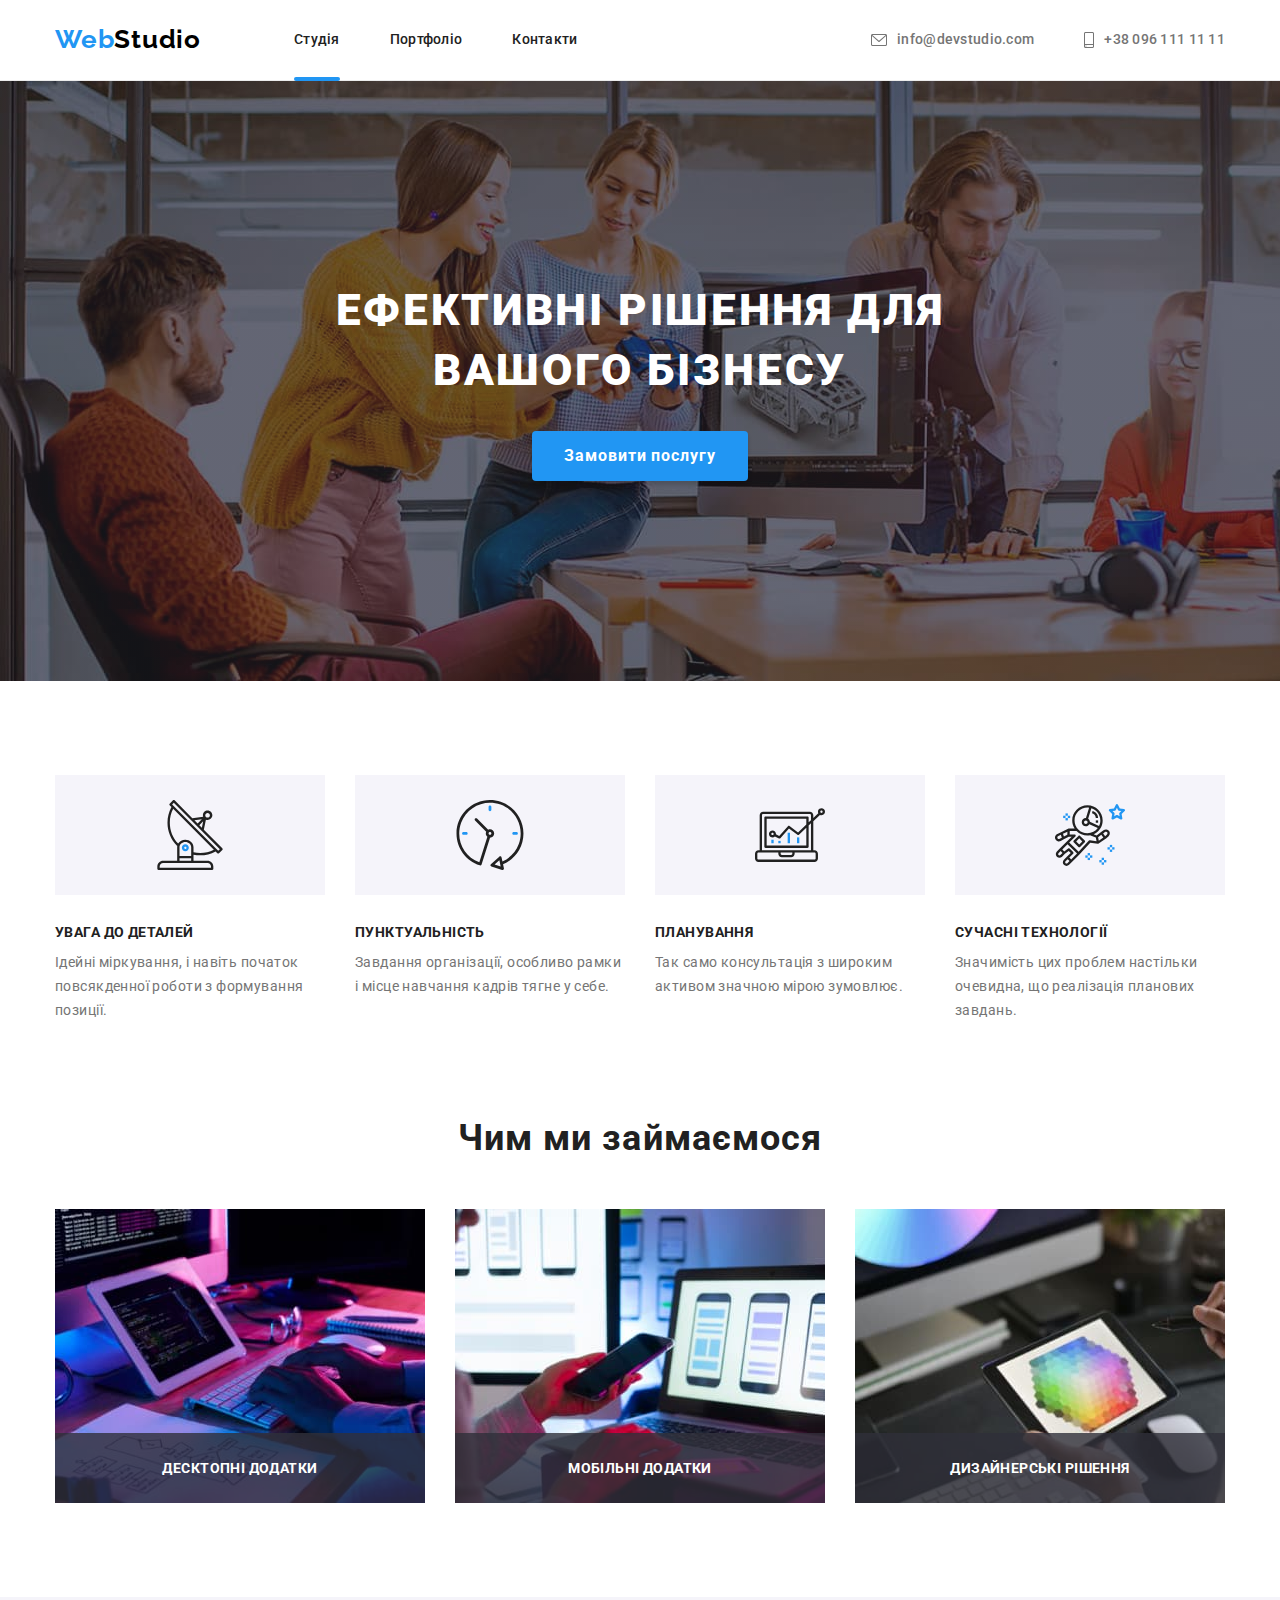
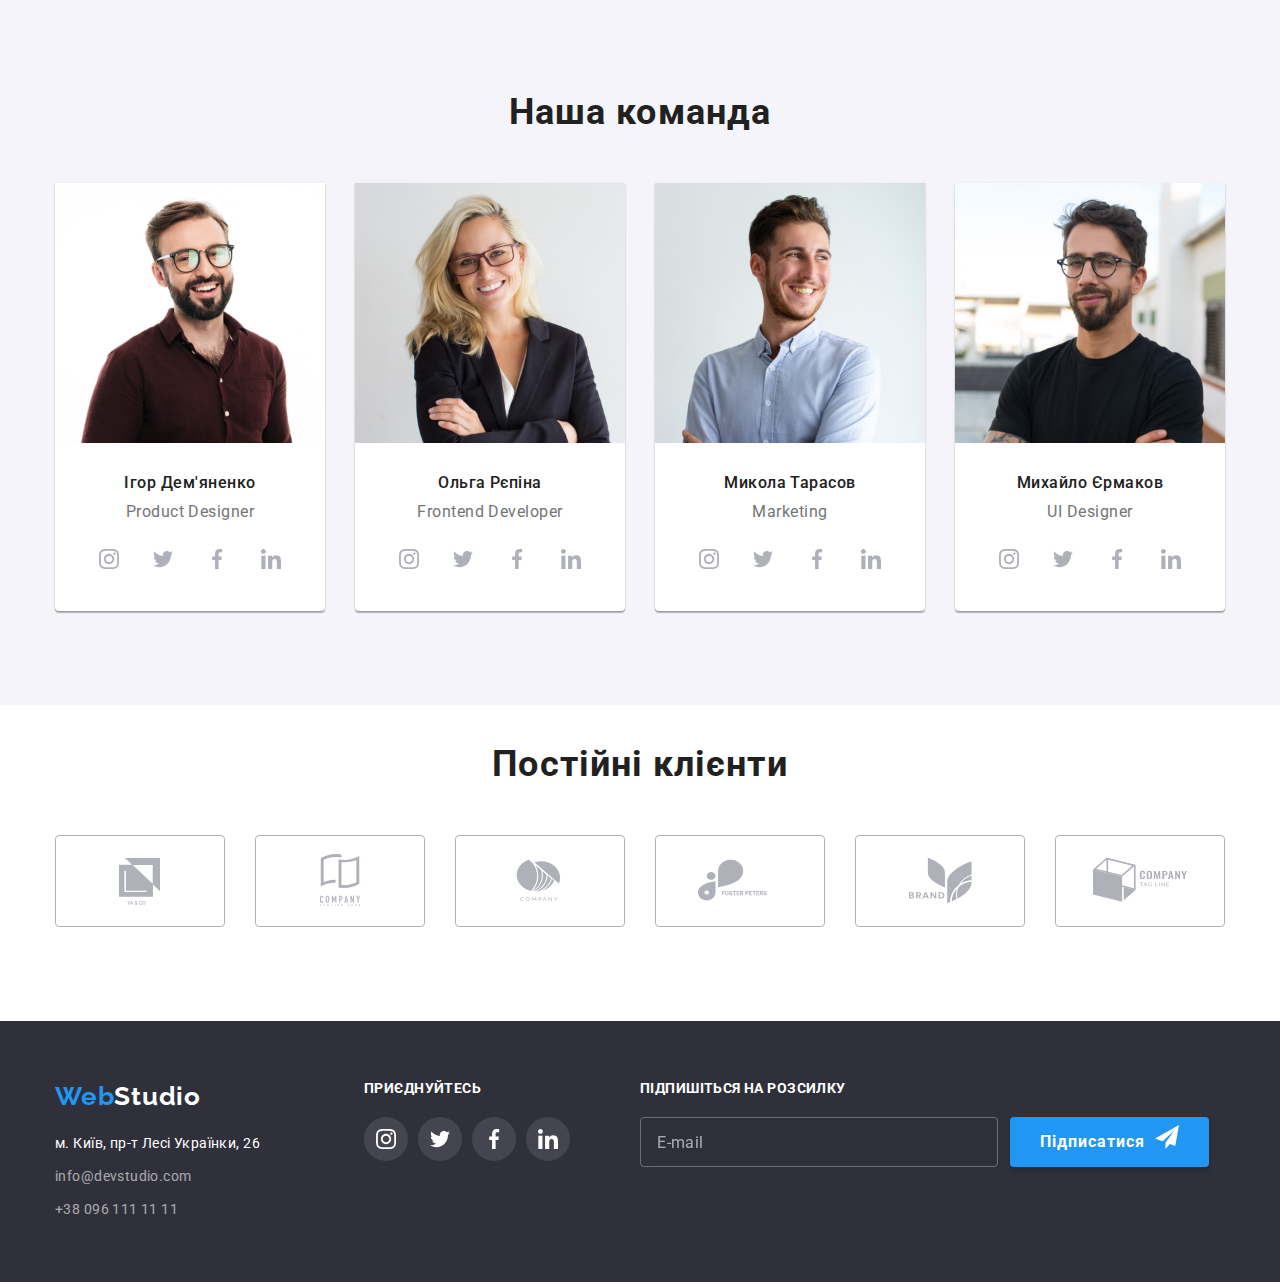
==== commit 4c3eb09c: "minor corrections, added class on header contacts item" ====
--- a/index.html
+++ b/index.html
@@ -40,7 +40,7 @@
                 info@devstudio.com</a
               >
             </li>
-            <li class="contacts-list">
+            <li class="contacts-list__item">
               <a class="contacts-list__link" href="tel:+380961111111">
                 <svg class="contacts-list__icon" width="10" height="16">
                   <use href="./images/svg/_sprite.svg#icon-smartphone"></use>
@@ -472,75 +472,73 @@
     <!-- Modal -->
     <div class="backdrop is-hidden" data-modal>
       <div class="modal">
-        <button type="button" class="close__button" data-modal-close>
+        <button type="button" class="modal__close" data-modal-close>
           <svg width="18" height="18">
             <use href="./images/svg/_sprite.svg#icon-closeX"></use>
           </svg>
         </button>
-        <p class="modal__form__slogan">
-          Залиште свої дані, ми вам передзвонимо
-        </p>
-        <form class="modal__form">
-          <label class="modal__form__label">
-            <span class="modal__form__label__tag"> Ім'я </span>
+        <p class="modal__slogan">Залиште свої дані, ми вам передзвонимо</p>
+        <form class="order-service">
+          <label class="order-service__label">
+            <span class="order-service__tag"> Ім'я </span>
             <input
-              class="modal__form__input"
+              class="order-service__input"
               type="text"
               name="subscribe-user-name"
             />
-            <svg class="modal__form__input__icon" width="18" height="18">
+            <svg class="order-service__icon" width="18" height="18">
               <use href="./images/svg/_sprite.svg#icon-person"></use>
             </svg>
           </label>
-          <label class="modal__form__label">
-            <span class="modal__form__label__tag"> Телефон </span>
+          <label class="order-service__label">
+            <span class="order-service__tag"> Телефон </span>
             <input
-              class="modal__form__input"
+              class="order-service__input"
               type="tel"
               name="subscribe-user-phone"
             />
-            <svg class="modal__form__input__icon" width="18" height="18">
+            <svg class="order-service__icon" width="18" height="18">
               <use href="./images/svg/_sprite.svg#icon-phone"></use>
             </svg>
           </label>
-          <label class="modal__form__label">
-            <span class="modal__form__label__tag"> Пошта </span>
+          <label class="order-service__label">
+            <span class="order-service__tag"> Пошта </span>
             <input
-              class="modal__form__input"
+              class="order-service__input"
               type="email"
               name="subscribe-user-email"
             />
-            <svg class="modal__form__input__icon" width="18" height="18">
+            <svg class="order-service__icon" width="18" height="18">
               <use href="./images/svg/_sprite.svg#icon-mail"></use>
             </svg>
           </label>
-          <label class="modal__form__label" for="modal__comments">
-            <span class="modal__form__label__tag"> Коментар </span>
+          <label class="order-service__label" for="modal__comments">
+            <span class="order-service__tag"> Коментар </span>
             <textarea
-              class="modal__form__textarea"
+              class="order-service__textarea"
               name=""
               id="modal__comments"
               placeholder="Введіть текст"
             ></textarea>
           </label>
-          <label class="modal__form__policy" for="policy">
+          <label class="order-service__policy" for="policy">
             <input
               type="checkbox"
               name="agree-policy"
               id="policy"
-              class="modal__form__policy__original__checkbox visually-hidden"
+              class="order-service__checkbox visually-hidden"
             />
-            <span class="modal__form__policy__custom__checkbox">
+            <span class="custom-checkbox">
               <svg width="13" height="10">
                 <use href="./images/svg/_sprite.svg#icon-check"></use>
               </svg>
             </span>
-            <p class="modal__form__policy__text">
+            <p class="order-service__acknowledgement">
               Погоджуюся з розсилкою та приймаю
-              <a class="modal__form__policy__link" href="">Умови договору</a>
+              <a class="order-service__policy__link" href="">Умови договору</a>
             </p>
           </label>
-          <button class="button modal__form__submit__button" type="submit">
+          <button class="button order-service__button" type="submit">
             Відправити
           </button>
         </form>
--- a/css/main.min.css
+++ b/css/main.min.css
@@ -1 +1 @@
-*,::before,::after{box-sizing:border-box}html{line-height:1.15;-webkit-text-size-adjust:100%;-moz-tab-size:4;-o-tab-size:4;tab-size:4}body{margin:0;font-family:system-ui,-apple-system,"Segoe UI",Roboto,Helvetica,Arial,sans-serif,"Apple Color Emoji","Segoe UI Emoji"}hr{height:0;color:inherit}abbr[title]{-webkit-text-decoration:underline dotted;text-decoration:underline dotted}b,strong{font-weight:bolder}code,kbd,samp,pre{font-family:ui-monospace,SFMono-Regular,Consolas,"Liberation Mono",Menlo,monospace;font-size:1em}small{font-size:80%}sub,sup{font-size:75%;line-height:0;position:relative;vertical-align:baseline}sub{bottom:-0.25em}sup{top:-0.5em}table{text-indent:0;border-color:inherit}button,input,optgroup,select,textarea{font-family:inherit;font-size:100%;line-height:1.15;margin:0}button,select{text-transform:none}button,[type=button],[type=reset],[type=submit]{-webkit-appearance:button;-moz-appearance:button;appearance:button}::-moz-focus-inner{border-style:none;padding:0}:-moz-focusring{outline:1px dotted ButtonText}:-moz-ui-invalid{box-shadow:none}legend{padding:0}progress{vertical-align:baseline}::-webkit-inner-spin-button,::-webkit-outer-spin-button{height:auto}[type=search]{-moz-appearance:textfield;appearance:textfield;-webkit-appearance:textfield;outline-offset:-2px}::-webkit-search-decoration{-webkit-appearance:none;appearance:none}::-webkit-file-upload-button{-webkit-appearance:button;appearance:button;font:inherit}summary{display:list-item}html{box-sizing:border-box}*,*::before,*::after{box-sizing:inherit}img{display:block;max-width:100%;height:auto}h1,h2,h3,h4,h5,h6,p{margin:0}body{font-family:"Roboto",sans-serif;color:var(--main-text-black-color)}a{text-decoration:none}ul{list-style:none;padding:0;margin:0}button{cursor:pointer;font-family:inherit;border:none}:root{--accent-color: #2196f3;--main-text-black-color: #212121;--main-white-color: #ffffff;--main-grey-color: #757575;--dark-background-color: #2f303a;--button-filter-background-color: #f5f4fa;--footer-text-semi-transparent-color: rgba(255, 255, 255, 0.6);--grey-icons-color: #afb1b8;--bezier: cubic-bezier(0.4, 0, 0.2, 1)}.visually-hidden{position:absolute;width:1px;height:1px;margin:-1px;padding:0;overflow:hidden;border:0;clip:rect(0 0 0 0)}.container{width:1200px;margin:0 auto;padding-left:15px;padding-right:15px}.section{padding-top:94px;padding-bottom:94px}.current-page::after{content:"";display:block;width:100%;height:4px;background-color:var(--accent-color);border-radius:2px;z-index:15;position:absolute;bottom:-1px}.section__header{font-size:36px;line-height:1.17;text-align:center;letter-spacing:.03em}.thumb{position:relative;overflow:hidden}.logo{font-family:"raleway",sans-serif;text-decoration:none;font-weight:700;font-size:26px;line-height:1.2;letter-spacing:.03em;color:var(--accent-color);line-height:31px}.logo--light{color:var(--main-white-color)}.logo--dark{color:#000}.button{display:flex;align-items:center;justify-content:center;font-weight:700;letter-spacing:.06em;line-height:1.88;padding-top:10px;padding-bottom:10px;border-radius:4px;color:var(--main-white-color);background-color:var(--accent-color);box-shadow:0px 4px 4px rgba(0,0,0,.15)}.socials{display:flex;align-items:center;justify-content:center;gap:10px;margin-top:16px}.social__icon{fill:currentColor}.socials__link{display:flex;align-items:center;justify-content:center;width:44px;height:44px;border-radius:50%;transition:color 250ms var(--bezier),background-color 250ms var(--bezier),outline 250ms var(--bezier)}.socials__link--light{background-color:none;color:var(--grey-icons-color)}.socials__link--light:hover,.socials__link--light:focus{background-color:var(--accent-color);color:var(--main-white-color);outline:none}.socials__link--dark{color:var(--main-white-color);background-color:rgba(255,255,255,.1)}.socials__link--dark:hover,.socials__link--dark:focus{background-color:var(--accent-color);color:var(--main-white-color);outline:none}.subscribe-form__box{display:flex;align-items:center;justify-content:center;gap:12px}.subscribe-form__label{display:block;font-weight:700;font-size:14px;line-height:1.14;letter-spacing:.03em;text-transform:uppercase;color:var(--main-white-color);margin-bottom:20px}.subscribe-form__input{width:358px;height:50px;padding-left:16px;padding-top:15px;padding-bottom:15px;border-radius:4px;line-height:1.25;color:var(--main-white-color);border:1px solid rgba(255,255,255,.3);filter:drop-shadow(0px 4px 4px rgba(0, 0, 0, 0.15));background-color:rgba(0,0,0,0);transition:outline 250ms var(--bezier),border-color 250ms var(--bezier)}.subscribe-form__input::-moz-placeholder{font-size:16px;line-height:1.25;letter-spacing:.03em;color:rgba(255,255,255,.6)}.subscribe-form__input:-ms-input-placeholder{font-size:16px;line-height:1.25;letter-spacing:.03em;color:rgba(255,255,255,.6)}.subscribe-form__input::placeholder{font-size:16px;line-height:1.25;letter-spacing:.03em;color:rgba(255,255,255,.6)}.subscribe-form__input:focus-visible{outline:none;border-color:var(--accent-color)}.subscribe-form__icon{fill:currentColor}.subscribe-form__button{align-items:center;justify-content:flex-end;gap:10px;padding:8px 30px}.filters-list{display:flex;align-items:center;justify-content:center;gap:8px;margin-bottom:50px}.filters-list__filter{background-color:#f5f4fa;font-weight:500;font-size:16px;line-height:1.62;letter-spacing:.03em;border-radius:4px;padding:6px 22px;transition:background-color 250 var(--bezier),color 250ms var(--bezier),filter 250ms var(--bezier)}.filters-list__filter:focus,.filters-list__filter:hover{background-color:var(--accent-color);color:var(--main-white-color);filter:drop-shadow(0px 4px 4px rgba(0, 0, 0, 0.25))}.header{border-bottom:1px solid #ececec;background-color:#fff}.header--fixed{max-width:1600px;margin-left:auto;margin-right:auto;position:fixed;top:0;left:0;right:0;z-index:10}.header__logo{margin-right:93px}.main-nav{display:flex;align-items:center;justify-content:center}.main-nav__list{display:flex;align-items:center;justify-content:center;gap:50px;margin-right:auto}.main-nav__list li{position:relative}.main-nav__link{padding-top:32px;padding-bottom:32px;display:block;font-weight:500;font-size:14px;line-height:1.14;letter-spacing:.02em;color:var(--main-text-black-color);transition:color 250ms var(--bezier)}.main-nav__link:hover,.main-nav__link:focus{color:var(--accent-color)}.contacts-list{display:flex;align-items:center;justify-content:center;gap:50px}.contacts-list__link{display:inline-flex;align-items:center;font-weight:500;font-size:14px;line-height:1.14;letter-spacing:.02em;color:var(--main-grey-color);transition:color 250ms var(--bezier)}.contacts-list__link:hover,.contacts-list__link:focus{color:var(--accent-color)}.contacts-list__icon{margin-right:10px;fill:currentColor}.hero{padding-top:200px;padding-bottom:200px;background-color:var(--dark-background-color);color:var(--accent-color);background-image:linear-gradient(rgba(47, 48, 58, 0.4), rgba(47, 48, 58, 0.4)),url(../images/hero.jpg);background-repeat:no-repeat;background-size:cover}.hero__section{min-height:600px;max-width:1600px;margin-left:auto;margin-right:auto}.hero__slogan{font-family:"Roboto",sans-serif;font-weight:900;font-size:44px;line-height:1.36;text-align:center;letter-spacing:.06em;text-transform:uppercase;color:var(--main-white-color);margin-bottom:30px}.hero__button{padding:10px 32px;margin-left:auto;margin-right:auto}.advantages__list{display:flex;gap:30px}.advantages__item{width:calc((100% - 90px)/3)}.advantages__name{margin-bottom:10px;display:block;font-size:14px;line-height:1.14;letter-spacing:.03em;text-transform:uppercase}.advantages__description{font-size:14px;line-height:1.71;letter-spacing:.03em;color:var(--main-grey-color)}.advantages__picture::before{content:"";display:block;height:120px;background-color:#f5f4fa;margin-bottom:30px;background-repeat:no-repeat;background-position:center;background-size:26%}.advantages__picture--antenna::before{background-image:url(../images/svg/features-antenna.svg)}.advantages__picture--clock::before{background-image:url(../images/svg/features-clock.svg)}.advantages__picture--diagram::before{background-image:url(../images/svg/features-diagram.svg)}.advantages__picture--astronaut::before{background-image:url(../images/svg/features-astronaut.svg)}.our-work{padding-top:0}.our-work__list{display:flex;align-items:center;justify-content:center;margin-top:50px;gap:30px}.our-work__description{display:flex;align-items:center;justify-content:center;position:absolute;bottom:0;height:70px;width:100%;font-size:14px;text-align:center;letter-spacing:.03em;text-transform:uppercase;color:var(--main-white-color);background-color:rgba(47,48,58,.8)}.section__our-team{background:var(--button-filter-background-color)}.our-team__header{margin-bottom:50px}.our-team{display:flex;align-items:center;justify-content:center;gap:30px}.our-team__member{padding-bottom:30px;background:#fff;box-shadow:0px 1px 3px rgba(0,0,0,.12),0px 1px 1px rgba(0,0,0,.14),0px 2px 1px rgba(0,0,0,.2);border-radius:0px 0px 4px 4px;text-align:center}.our-team__portrait{margin-bottom:30px}.our-team__name{font-weight:500;font-size:16px;line-height:1.19;letter-spacing:.03em;margin-bottom:10px}.our-team__rank{font-size:16px;line-height:1.19;letter-spacing:.03em;color:var(--main-grey-color)}.section__clients{padding-top:38px}.clients-list{margin-top:50px;display:flex;gap:30px}.clients-list__link{display:flex;align-items:center;justify-content:center;color:var(--grey-icons-color);border:1px solid currentColor;border-radius:4px;width:170px;height:92px;transition:color 250ms var(--bezier)}.clients-list__link:hover,.clients-list__link:focus{color:var(--accent-color)}.clients-list__icon{fill:currentColor}.backdrop{display:flex;align-items:center;justify-content:center;position:fixed;top:0;width:100%;height:100%;z-index:20;background-color:rgba(0,0,0,.2);opacity:1;transition:opacity 250ms var(--bezier)}.modal{width:528px;height:581px;background-color:var(--main-white-color);box-shadow:0px 1px 3px rgba(0,0,0,.12),0px 1px 1px rgba(0,0,0,.14),0px 2px 1px rgba(0,0,0,.2);border-radius:4px;position:relative;transform:scale(1);transition:transform 250ms var(--bezier) 100ms;padding:40px}.close__button{position:absolute;right:8px;top:8px;display:inline-flex;justify-content:center;align-items:center;padding:6px;border:1px solid rgba(0,0,0,.1);background-color:var(--main-white-color);border-radius:50%}.is-hidden{opacity:0;pointer-events:none}.is-hidden .modal{transform:scale(0.8);transition:transform 250ms var(--bezier)}.modal__form__slogan{font-weight:700;font-size:20px;line-height:1.15;text-align:center;letter-spacing:.03em;margin-bottom:12px}.modal__form__label{display:block;margin-bottom:10px;position:relative}.modal__form__label__tag{display:block;font-size:12px;line-height:1.17;letter-spacing:.01em;color:var(--main-grey-color)}.modal__form__input{display:flex;align-items:center;justify-content:center;height:40px;width:100%;border:1px solid rgba(33,33,33,.2);border-radius:4px;padding-left:42px;margin-top:4px;transition:outline 250ms var(--bezier),border-color 250ms var(--bezier)}.modal__form__input:focus-visible{border-color:var(--accent-color);outline:none}.modal__form__input__icon{fill:currentColor;position:absolute;left:12px;top:50%;transition:fill 250ms var(--bezier)}.modal__form__input:focus-visible+.modal__form__input__icon{fill:var(--accent-color)}.modal__form__textarea{margin-top:4px;padding:12px 16px;border:1px solid rgba(33,33,33,.2);border-radius:4px;resize:none;width:100%;height:120px;transition:outline 250ms var(--bezier),border-color 250ms var(--bezier)}.modal__form__textarea:focus-visible{outline:none;border-color:var(--accent-color)}.modal__form__textarea::-moz-placeholder{font-size:12px;line-height:1.33;letter-spacing:.01em;color:rgba(117,117,117,.5)}.modal__form__textarea:-ms-input-placeholder{font-size:12px;line-height:1.33;letter-spacing:.01em;color:rgba(117,117,117,.5)}.modal__form__textarea::placeholder{font-size:12px;line-height:1.33;letter-spacing:.01em;color:rgba(117,117,117,.5)}.modal__form__policy{display:flex;justify-content:space-evenly;align-items:center;margin-top:20px;margin-bottom:30px}.modal__form__policy__text{display:inline-block;font-size:14px;line-height:1.71;color:#757575;letter-spacing:.03em}.modal__form__policy__link{-webkit-text-decoration-line:underline;text-decoration-line:underline;color:var(--accent-color)}.modal__form__policy__custom__checkbox{display:inline-flex;justify-content:center;align-items:center;width:16px;height:15px;border:2px solid var(--main-text-black-color);border-radius:2px;transition:fill 250ms var(--bezier),background-color 250ms var(--bezier),border-color 250ms var(--bezier)}.modal__form__policy__original__checkbox:checked+.modal__form__policy__custom__checkbox{border-color:var(--accent-color);background-color:var(--accent-color)}.modal__form__policy__original__checkbox:focus+.modal__form__policy__custom__checkbox{border-color:var(--accent-color)}.modal__form__submit__button{margin-left:auto;margin-right:auto;padding:10px 52px}.footer{background-color:var(--dark-background-color);padding-top:60px;padding-bottom:60px}.footer__socials{gap:10px}.footer__logo{margin-right:93px}.footer__container{display:flex;gap:70px}.address__list{margin-top:20px;display:flex;flex-direction:column;row-gap:9px}.footer__address{font-style:normal;font-size:14px;line-height:1.71;letter-spacing:.03em;color:var(--main-white-color);transition:color 250ms var(--bezier)}.footer__contacts{font-style:normal;font-size:14px;line-height:1.71;letter-spacing:.03em;color:var(--footer-text-semi-transparent-color);transition:color 250ms var(--bezier)}.footer__address:hover,.footer__contacts:hover,.footer__contacts:focus{color:var(--accent-color)}.footer__slogan{font-weight:700;font-size:14px;line-height:1.14;letter-spacing:.03em;text-transform:uppercase;color:#fff;margin-bottom:20px}.portfolio{display:flex;flex-wrap:wrap;gap:30px}.portfolio__item{background:var(--main-white-color);width:calc((100% - 60px)/3)}.portfolio__item:hover .portfolio__popup{transform:translateY(0%)}.portfolio__meta{padding:20px 24px;border-left:1px solid #eee;border-right:1px solid #eee;border-bottom:1px solid #eee}.portfolio__header{font-size:18px;line-height:2;letter-spacing:.05em;color:var(--main-text-black-color);margin-bottom:4px}.portfolio__type{font-size:16px;line-height:1.88;letter-spacing:.03em;color:var(--main-grey-color)}.portolio__link{display:block;transition:background-color 250ms var(--bezier),box-shadow 250ms var(--bezier)}.portolio__link:hover,.portolio__link:focus{background-color:var(--main-white-color);box-shadow:0px 1px 1px rgba(0,0,0,.12),0px 4px 4px rgba(0,0,0,.06),1px 4px 6px rgba(0,0,0,.16)}.portfolio__popup{display:block;height:100%;width:100%;padding:63px 24px;overflow:auto;background-color:rgba(33,150,243,.9);position:absolute;top:0;transform:translateY(100%);transition:transform 250ms var(--bezier)}.portfolio__description{font-size:18px;line-height:1.56;letter-spacing:.03em;color:var(--main-white-color)}/*# sourceMappingURL=main.min.css.map */+*,::before,::after{box-sizing:border-box}html{line-height:1.15;-webkit-text-size-adjust:100%;-moz-tab-size:4;-o-tab-size:4;tab-size:4}body{margin:0;font-family:system-ui,-apple-system,"Segoe UI",Roboto,Helvetica,Arial,sans-serif,"Apple Color Emoji","Segoe UI Emoji"}hr{height:0;color:inherit}abbr[title]{-webkit-text-decoration:underline dotted;text-decoration:underline dotted}b,strong{font-weight:bolder}code,kbd,samp,pre{font-family:ui-monospace,SFMono-Regular,Consolas,"Liberation Mono",Menlo,monospace;font-size:1em}small{font-size:80%}sub,sup{font-size:75%;line-height:0;position:relative;vertical-align:baseline}sub{bottom:-0.25em}sup{top:-0.5em}table{text-indent:0;border-color:inherit}button,input,optgroup,select,textarea{font-family:inherit;font-size:100%;line-height:1.15;margin:0}button,select{text-transform:none}button,[type=button],[type=reset],[type=submit]{-webkit-appearance:button;-moz-appearance:button;appearance:button}::-moz-focus-inner{border-style:none;padding:0}:-moz-focusring{outline:1px dotted ButtonText}:-moz-ui-invalid{box-shadow:none}legend{padding:0}progress{vertical-align:baseline}::-webkit-inner-spin-button,::-webkit-outer-spin-button{height:auto}[type=search]{-moz-appearance:textfield;appearance:textfield;-webkit-appearance:textfield;outline-offset:-2px}::-webkit-search-decoration{-webkit-appearance:none;appearance:none}::-webkit-file-upload-button{-webkit-appearance:button;appearance:button;font:inherit}summary{display:list-item}html{box-sizing:border-box}*,*::before,*::after{box-sizing:inherit}img{display:block;max-width:100%;height:auto}h1,h2,h3,h4,h5,h6,p{margin:0}body{font-family:"Roboto",sans-serif;color:var(--main-text-black-color)}a{text-decoration:none}ul{list-style:none;padding:0;margin:0}button{cursor:pointer;font-family:inherit;border:none}:root{--accent-color: #2196f3;--main-text-black-color: #212121;--main-white-color: #ffffff;--main-grey-color: #757575;--dark-background-color: #2f303a;--button-filter-background-color: #f5f4fa;--footer-text-semi-transparent-color: rgba(255, 255, 255, 0.6);--grey-icons-color: #afb1b8;--bezier: cubic-bezier(0.4, 0, 0.2, 1)}.visually-hidden{position:absolute;width:1px;height:1px;margin:-1px;padding:0;overflow:hidden;border:0;clip:rect(0 0 0 0)}.container{width:1200px;margin:0 auto;padding-left:15px;padding-right:15px}.section{padding-top:94px;padding-bottom:94px}.current-page::after{content:"";display:block;width:100%;height:4px;background-color:var(--accent-color);border-radius:2px;z-index:15;position:absolute;bottom:-1px}.section__header{font-size:36px;line-height:1.17;text-align:center;letter-spacing:.03em}.thumb{position:relative;overflow:hidden}.logo{font-family:"raleway",sans-serif;text-decoration:none;font-weight:700;font-size:26px;line-height:1.2;letter-spacing:.03em;color:var(--accent-color);line-height:31px}.logo--light{color:var(--main-white-color)}.logo--dark{color:#000}.button{display:flex;align-items:center;justify-content:center;font-weight:700;letter-spacing:.06em;line-height:1.88;padding-top:10px;padding-bottom:10px;border-radius:4px;color:var(--main-white-color);background-color:var(--accent-color);box-shadow:0px 4px 4px rgba(0,0,0,.15)}.socials{display:flex;align-items:center;justify-content:center;gap:10px;margin-top:16px}.social__icon{fill:currentColor}.socials__link{display:flex;align-items:center;justify-content:center;width:44px;height:44px;border-radius:50%;transition:color 250ms var(--bezier),background-color 250ms var(--bezier),outline 250ms var(--bezier)}.socials__link--light{background-color:none;color:var(--grey-icons-color)}.socials__link--light:hover,.socials__link--light:focus{background-color:var(--accent-color);color:var(--main-white-color);outline:none}.socials__link--dark{color:var(--main-white-color);background-color:rgba(255,255,255,.1)}.socials__link--dark:hover,.socials__link--dark:focus{background-color:var(--accent-color);color:var(--main-white-color);outline:none}.subscribe-form__box{display:flex;align-items:center;justify-content:center;gap:12px}.subscribe-form__label{display:block;font-weight:700;font-size:14px;line-height:1.14;letter-spacing:.03em;text-transform:uppercase;color:var(--main-white-color);margin-bottom:20px}.subscribe-form__input{width:358px;height:50px;padding-left:16px;padding-top:15px;padding-bottom:15px;border-radius:4px;line-height:1.25;color:var(--main-white-color);border:1px solid rgba(255,255,255,.3);filter:drop-shadow(0px 4px 4px rgba(0, 0, 0, 0.15));background-color:rgba(0,0,0,0);transition:outline 250ms var(--bezier),border-color 250ms var(--bezier)}.subscribe-form__input::-moz-placeholder{font-size:16px;line-height:1.25;letter-spacing:.03em;color:rgba(255,255,255,.6)}.subscribe-form__input:-ms-input-placeholder{font-size:16px;line-height:1.25;letter-spacing:.03em;color:rgba(255,255,255,.6)}.subscribe-form__input::placeholder{font-size:16px;line-height:1.25;letter-spacing:.03em;color:rgba(255,255,255,.6)}.subscribe-form__input:focus-visible{outline:none;border-color:var(--accent-color)}.subscribe-form__icon{fill:currentColor}.subscribe-form__button{align-items:center;justify-content:flex-end;gap:10px;padding:8px 30px}.filters-list{display:flex;align-items:center;justify-content:center;gap:8px;margin-bottom:50px}.filters-list__filter{background-color:#f5f4fa;font-weight:500;font-size:16px;line-height:1.62;letter-spacing:.03em;border-radius:4px;padding:6px 22px;transition:background-color 250 var(--bezier),color 250ms var(--bezier),filter 250ms var(--bezier)}.filters-list__filter:focus,.filters-list__filter:hover{background-color:var(--accent-color);color:var(--main-white-color);filter:drop-shadow(0px 4px 4px rgba(0, 0, 0, 0.25))}.order-service__label{display:block;margin-bottom:10px;position:relative}.order-service__tag{display:block;font-size:12px;line-height:1.17;letter-spacing:.01em;color:var(--main-grey-color)}.order-service__input{display:flex;align-items:center;justify-content:center;height:40px;width:100%;border:1px solid rgba(33,33,33,.2);border-radius:4px;padding-left:42px;margin-top:4px;transition:outline 250ms var(--bezier),border-color 250ms var(--bezier)}.order-service__input:focus-visible{border-color:var(--accent-color);outline:none}.order-service__icon{fill:currentColor;position:absolute;left:12px;top:50%;transition:fill 250ms var(--bezier)}.order-service__input:focus-visible+.order-service__icon{fill:var(--accent-color)}.order-service__textarea{margin-top:4px;padding:12px 16px;border:1px solid rgba(33,33,33,.2);border-radius:4px;resize:none;width:100%;height:120px;transition:outline 250ms var(--bezier),border-color 250ms var(--bezier)}.order-service__textarea:focus-visible{outline:none;border-color:var(--accent-color)}.order-service__textarea::-moz-placeholder{font-size:12px;line-height:1.33;letter-spacing:.01em;color:rgba(117,117,117,.5)}.order-service__textarea:-ms-input-placeholder{font-size:12px;line-height:1.33;letter-spacing:.01em;color:rgba(117,117,117,.5)}.order-service__textarea::placeholder{font-size:12px;line-height:1.33;letter-spacing:.01em;color:rgba(117,117,117,.5)}.order-service__policy{display:flex;justify-content:space-evenly;align-items:center;margin-top:20px;margin-bottom:30px}.order-service__acknowledgement{display:inline-block;font-size:14px;line-height:1.71;color:#757575;letter-spacing:.03em}.order-service__agreement{-webkit-text-decoration-line:underline;text-decoration-line:underline;color:var(--accent-color)}.custom-checkbox{display:inline-flex;justify-content:center;align-items:center;width:16px;height:15px;border:2px solid var(--main-text-black-color);border-radius:2px;transition:fill 250ms var(--bezier),background-color 250ms var(--bezier),border-color 250ms var(--bezier)}.order-service__checkbox:checked+.custom-checkbox{border-color:var(--accent-color);background-color:var(--accent-color)}.order-service__checkbox:focus+.custom-checkbox{border-color:var(--accent-color)}.order-service__button{margin-left:auto;margin-right:auto;padding:10px 52px}.header{border-bottom:1px solid #ececec;background-color:#fff}.header--fixed{max-width:1600px;margin-left:auto;margin-right:auto;position:fixed;top:0;left:0;right:0;z-index:10}.header__logo{margin-right:93px}.main-nav{display:flex;align-items:center;justify-content:center}.main-nav__list{display:flex;align-items:center;justify-content:center;gap:50px;margin-right:auto}.main-nav__list li{position:relative}.main-nav__link{padding-top:32px;padding-bottom:32px;display:block;font-weight:500;font-size:14px;line-height:1.14;letter-spacing:.02em;color:var(--main-text-black-color);transition:color 250ms var(--bezier)}.main-nav__link:hover,.main-nav__link:focus{color:var(--accent-color)}.contacts-list{display:flex;align-items:center;justify-content:center;gap:50px}.contacts-list__link{display:inline-flex;align-items:center;font-weight:500;font-size:14px;line-height:1.14;letter-spacing:.02em;color:var(--main-grey-color);transition:color 250ms var(--bezier)}.contacts-list__link:hover,.contacts-list__link:focus{color:var(--accent-color)}.contacts-list__icon{margin-right:10px;fill:currentColor}.contacts-list__item{display:flex;align-items:center;justify-content:center}.hero{padding-top:200px;padding-bottom:200px;background-color:var(--dark-background-color);color:var(--accent-color);background-image:linear-gradient(rgba(47, 48, 58, 0.4), rgba(47, 48, 58, 0.4)),url(../images/hero.jpg);background-repeat:no-repeat;background-size:cover}.hero__section{min-height:600px;max-width:1600px;margin-left:auto;margin-right:auto}.hero__slogan{font-family:"Roboto",sans-serif;font-weight:900;font-size:44px;line-height:1.36;text-align:center;letter-spacing:.06em;text-transform:uppercase;color:var(--main-white-color);margin-bottom:30px}.hero__button{padding:10px 32px;margin-left:auto;margin-right:auto}.advantages__list{display:flex;gap:30px}.advantages__item{width:calc((100% - 90px)/3)}.advantages__name{margin-bottom:10px;display:block;font-size:14px;line-height:1.14;letter-spacing:.03em;text-transform:uppercase}.advantages__description{font-size:14px;line-height:1.71;letter-spacing:.03em;color:var(--main-grey-color)}.advantages__picture::before{content:"";display:block;height:120px;background-color:#f5f4fa;margin-bottom:30px;background-repeat:no-repeat;background-position:center;background-size:26%}.advantages__picture--antenna::before{background-image:url(../images/svg/features-antenna.svg)}.advantages__picture--clock::before{background-image:url(../images/svg/features-clock.svg)}.advantages__picture--diagram::before{background-image:url(../images/svg/features-diagram.svg)}.advantages__picture--astronaut::before{background-image:url(../images/svg/features-astronaut.svg)}.our-work{padding-top:0}.our-work__list{display:flex;align-items:center;justify-content:center;margin-top:50px;gap:30px}.our-work__description{display:flex;align-items:center;justify-content:center;position:absolute;bottom:0;height:70px;width:100%;font-size:14px;text-align:center;letter-spacing:.03em;text-transform:uppercase;color:var(--main-white-color);background-color:rgba(47,48,58,.8)}.section__our-team{background:var(--button-filter-background-color)}.our-team__header{margin-bottom:50px}.our-team{display:flex;align-items:center;justify-content:center;gap:30px}.our-team__member{padding-bottom:30px;background:#fff;box-shadow:0px 1px 3px rgba(0,0,0,.12),0px 1px 1px rgba(0,0,0,.14),0px 2px 1px rgba(0,0,0,.2);border-radius:0px 0px 4px 4px;text-align:center}.our-team__portrait{margin-bottom:30px}.our-team__name{font-weight:500;font-size:16px;line-height:1.19;letter-spacing:.03em;margin-bottom:10px}.our-team__rank{font-size:16px;line-height:1.19;letter-spacing:.03em;color:var(--main-grey-color)}.section__clients{padding-top:38px}.clients-list{margin-top:50px;display:flex;gap:30px}.clients-list__link{display:flex;align-items:center;justify-content:center;color:var(--grey-icons-color);border:1px solid currentColor;border-radius:4px;width:170px;height:92px;transition:color 250ms var(--bezier)}.clients-list__link:hover,.clients-list__link:focus{color:var(--accent-color)}.clients-list__icon{fill:currentColor}.backdrop{display:flex;align-items:center;justify-content:center;position:fixed;top:0;width:100%;height:100%;z-index:20;background-color:rgba(0,0,0,.2);opacity:1;transition:opacity 250ms var(--bezier)}.modal{width:528px;height:581px;background-color:var(--main-white-color);box-shadow:0px 1px 3px rgba(0,0,0,.12),0px 1px 1px rgba(0,0,0,.14),0px 2px 1px rgba(0,0,0,.2);border-radius:4px;position:relative;transform:scale(1);transition:transform 250ms var(--bezier) 100ms;padding:40px}.modal__close{position:absolute;right:8px;top:8px;display:inline-flex;align-items:center;justify-content:center;padding:6px;border:1px solid rgba(0,0,0,.1);background-color:var(--main-white-color);border-radius:50%}.is-hidden{opacity:0;pointer-events:none}.is-hidden .modal{transform:scale(0.8);transition:transform 250ms var(--bezier)}.modal__slogan{font-weight:700;font-size:20px;line-height:1.15;text-align:center;letter-spacing:.03em;margin-bottom:12px}.footer{background-color:var(--dark-background-color);padding-top:60px;padding-bottom:60px}.footer__socials{gap:10px}.footer__logo{margin-right:93px}.footer__container{display:flex;gap:70px}.address__list{margin-top:20px;display:flex;flex-direction:column;row-gap:9px}.footer__address{font-style:normal;font-size:14px;line-height:1.71;letter-spacing:.03em;color:var(--main-white-color);transition:color 250ms var(--bezier)}.footer__contacts{font-style:normal;font-size:14px;line-height:1.71;letter-spacing:.03em;color:var(--footer-text-semi-transparent-color);transition:color 250ms var(--bezier)}.footer__address:hover,.footer__contacts:hover,.footer__contacts:focus{color:var(--accent-color)}.footer__slogan{font-weight:700;font-size:14px;line-height:1.14;letter-spacing:.03em;text-transform:uppercase;color:#fff;margin-bottom:20px}.portfolio{display:flex;flex-wrap:wrap;gap:30px}.portfolio__item{background:var(--main-white-color);width:calc((100% - 60px)/3)}.portfolio__item:hover .portfolio__popup{transform:translateY(0%)}.portfolio__meta{padding:20px 24px;border-left:1px solid #eee;border-right:1px solid #eee;border-bottom:1px solid #eee}.portfolio__header{font-size:18px;line-height:2;letter-spacing:.05em;color:var(--main-text-black-color);margin-bottom:4px}.portfolio__type{font-size:16px;line-height:1.88;letter-spacing:.03em;color:var(--main-grey-color)}.portolio__link{display:block;transition:background-color 250ms var(--bezier),box-shadow 250ms var(--bezier)}.portolio__link:hover,.portolio__link:focus{background-color:var(--main-white-color);box-shadow:0px 1px 1px rgba(0,0,0,.12),0px 4px 4px rgba(0,0,0,.06),1px 4px 6px rgba(0,0,0,.16)}.portfolio__popup{display:block;height:100%;width:100%;padding:63px 24px;overflow:auto;background-color:rgba(33,150,243,.9);position:absolute;top:0;transform:translateY(100%);transition:transform 250ms var(--bezier)}.portfolio__description{font-size:18px;line-height:1.56;letter-spacing:.03em;color:var(--main-white-color)}/*# sourceMappingURL=main.min.css.map */